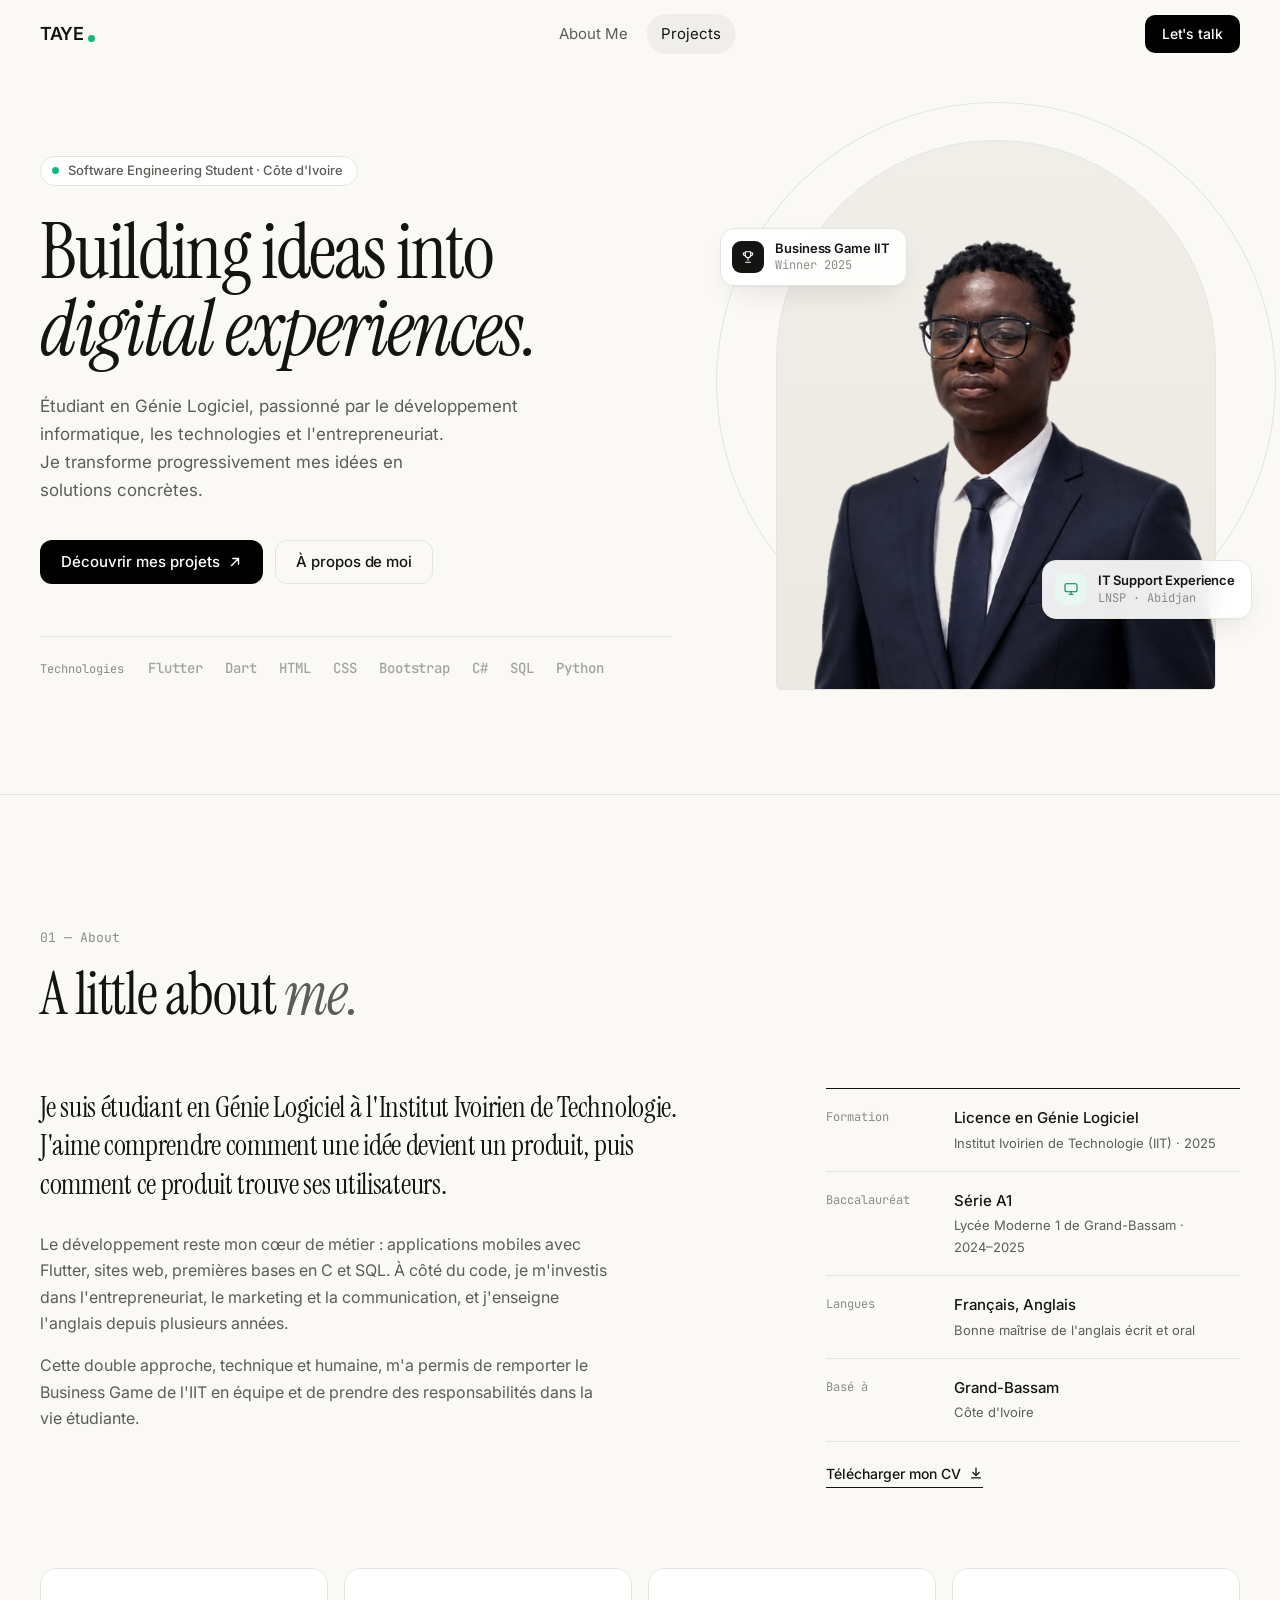
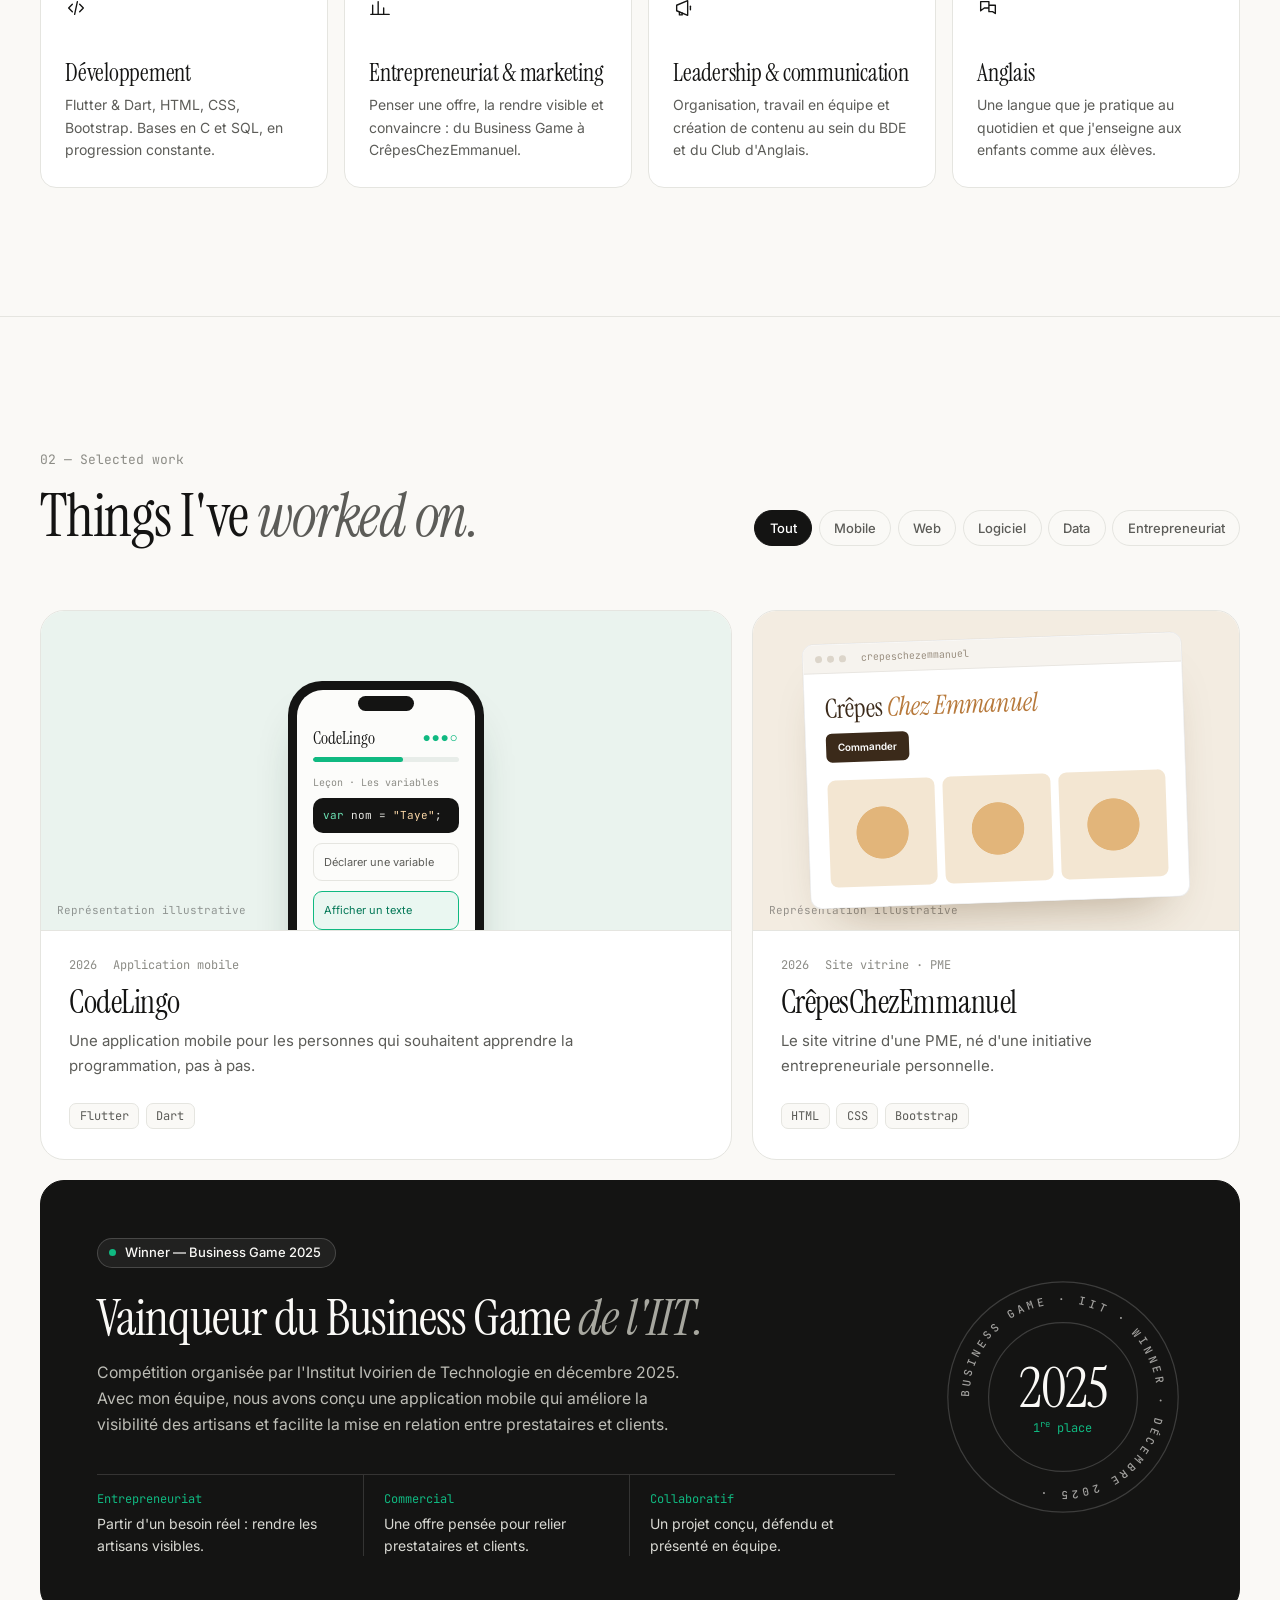
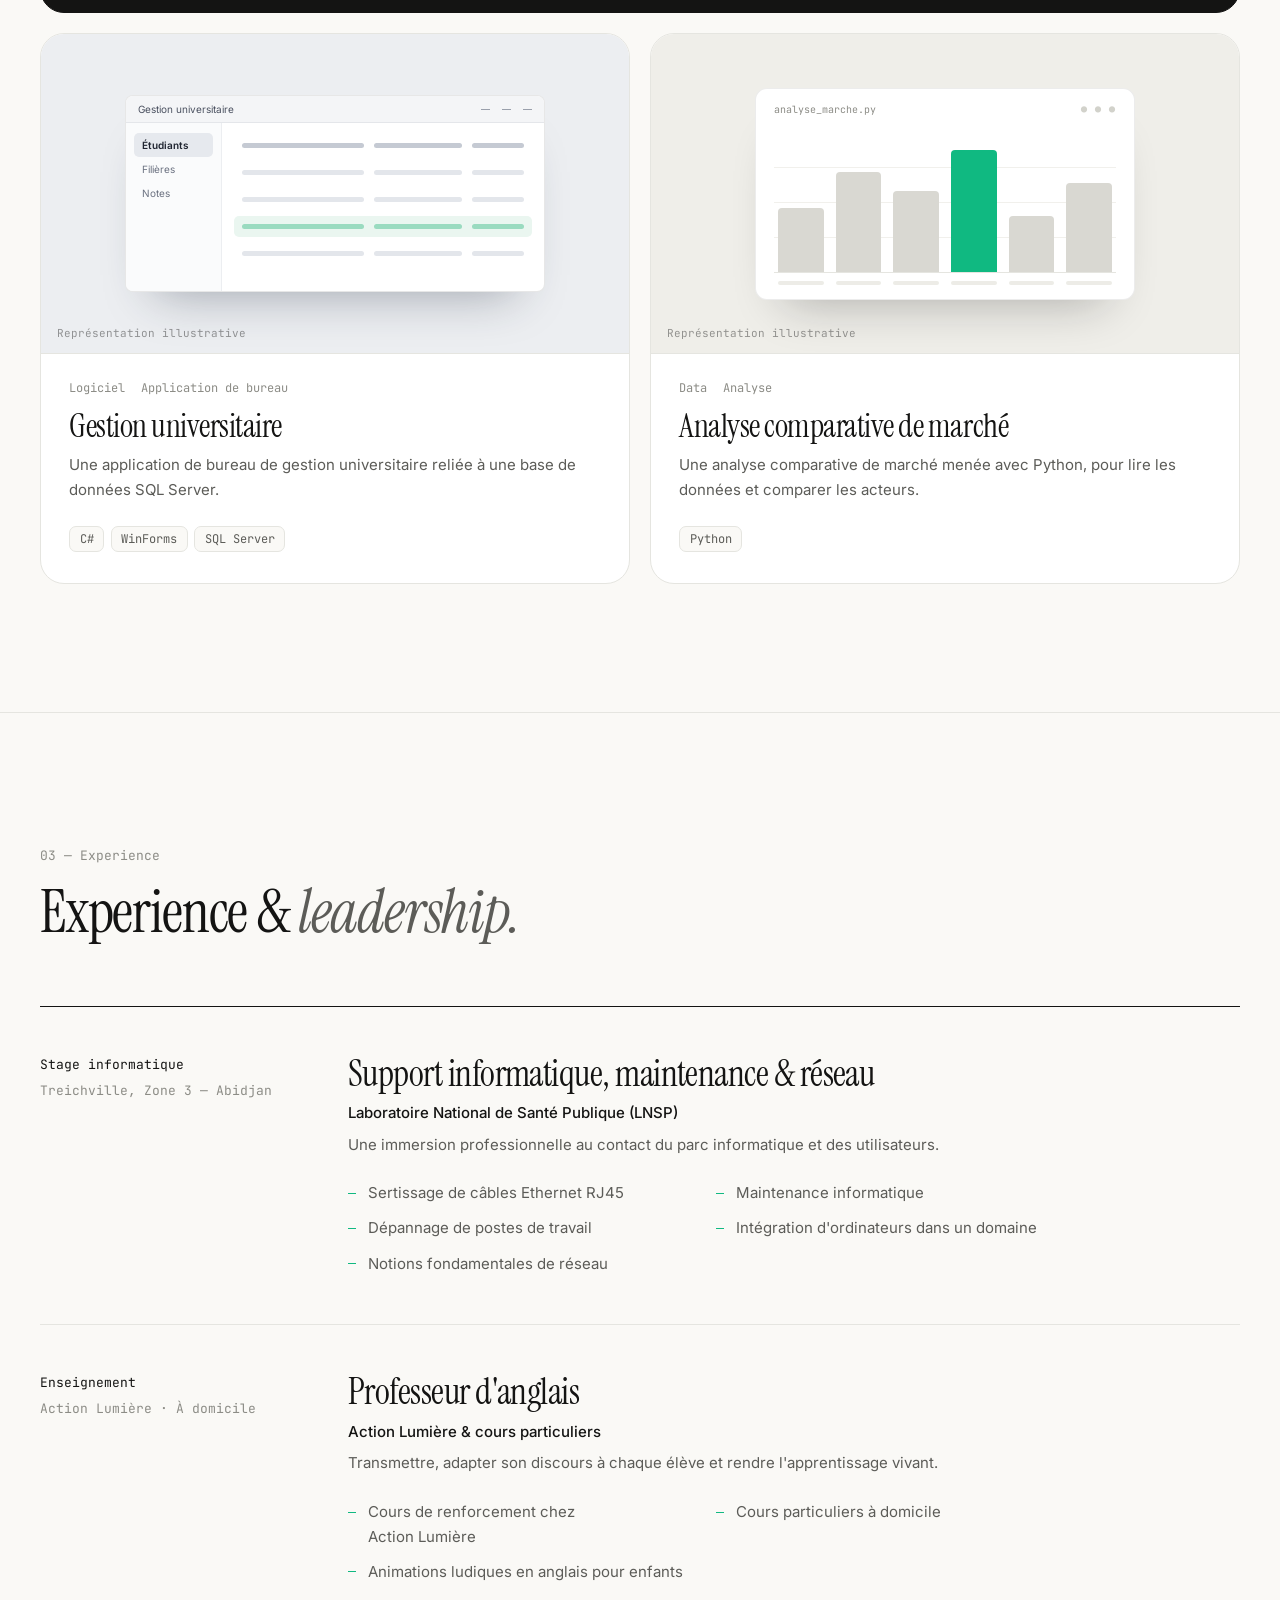
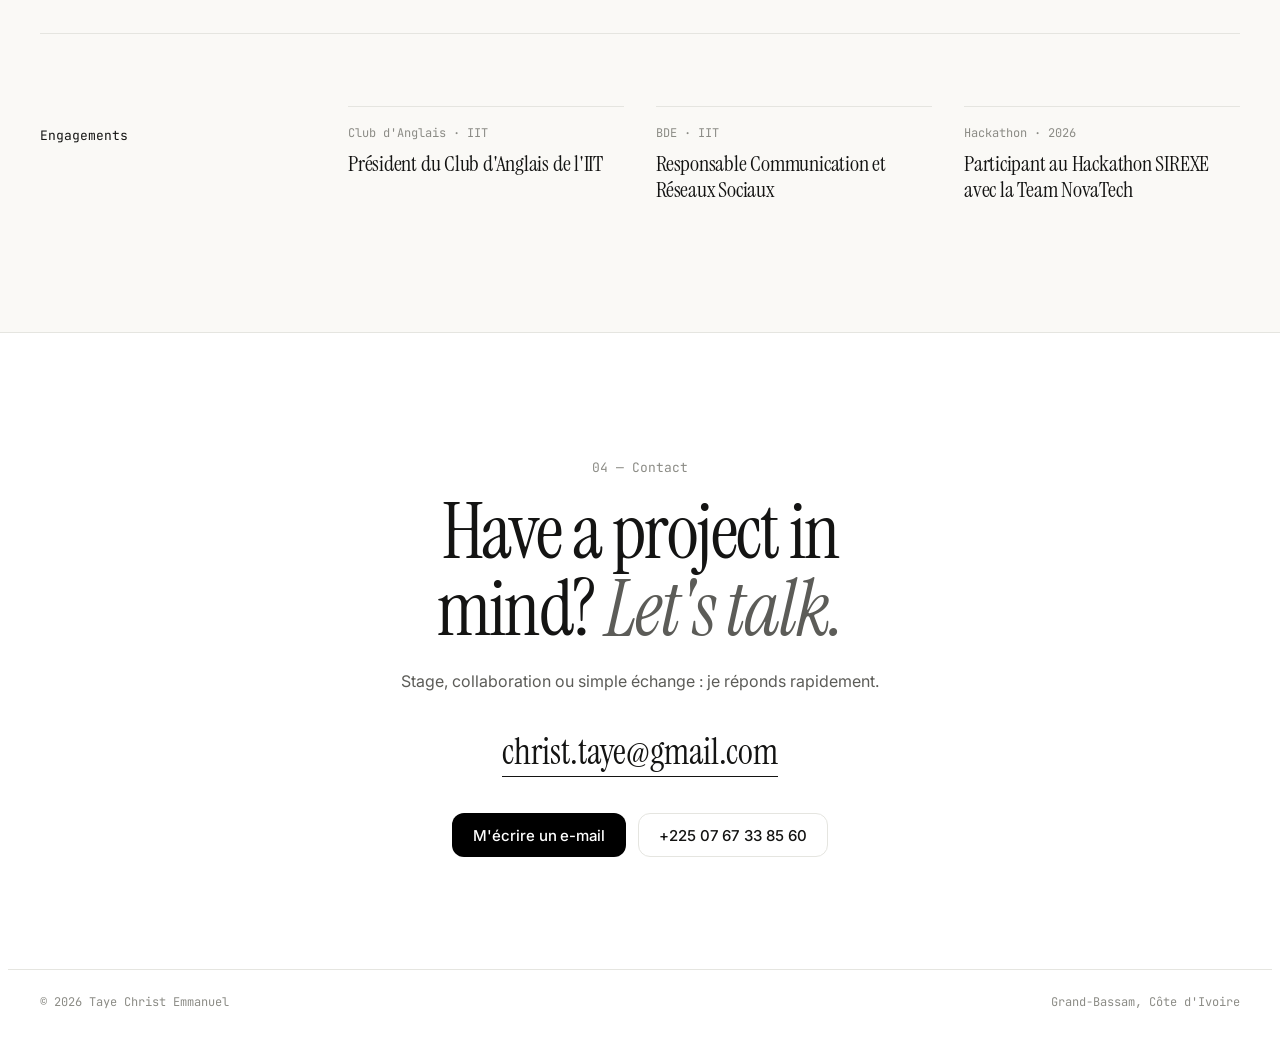
==== index.html @ b725bc07 "first commit" ====
<!DOCTYPE html>
<html lang="fr">
<head>
  <meta charset="UTF-8">
  <meta name="viewport" content="width=device-width, initial-scale=1">
  <title>Taye Christ Emmanuel — Étudiant en Génie Logiciel</title>
  <meta name="description" content="Portfolio de Taye Christ Emmanuel, étudiant en Génie Logiciel à l'Institut Ivoirien de Technologie (IIT), vainqueur du Business Game IIT 2025.">
  <meta name="theme-color" content="#FAF9F6">
  <link rel="icon" href="assets/icons/favicon.svg" type="image/svg+xml">

  <link rel="preconnect" href="https://fonts.googleapis.com">
  <link rel="preconnect" href="https://fonts.gstatic.com" crossorigin>
  <link href="https://fonts.googleapis.com/css2?family=Instrument+Serif:ital@0;1&family=Inter:wght@400;500;600&family=JetBrains+Mono:wght@400;500&display=swap" rel="stylesheet">
  <link href="https://cdn.jsdelivr.net/npm/bootstrap@5.3.3/dist/css/bootstrap.min.css" rel="stylesheet">
  <link href="css/style.css" rel="stylesheet">
  <script>document.documentElement.classList.add('js');</script>
</head>
<body>

  <!-- ============================== NAVBAR ============================== -->
  <header class="site-nav" id="nav">
    <div class="wrap nav__inner">
      <a href="#top" class="nav__logo" aria-label="TAYE — retour en haut">TAYE<span class="nav__dot" aria-hidden="true"></span></a>

      <nav class="nav__links" aria-label="Navigation principale">
        <a href="#about" class="nav__link">About Me</a>
        <a href="#work" class="nav__link">Projects</a>
      </nav>

      <a href="#contact" class="button button--ink nav__cta">Let's talk</a>

      <button class="nav__burger" id="navBurger" type="button" aria-label="Ouvrir le menu" aria-expanded="false" aria-controls="mobileMenu">
        <span></span><span></span>
      </button>
    </div>

    <div class="mobile-menu" id="mobileMenu">
      <div class="wrap mobile-menu__inner">
        <a href="#about" class="mobile-menu__link">About Me</a>
        <a href="#work" class="mobile-menu__link">Projects</a>
        <a href="#contact" class="button button--ink mobile-menu__cta">Let's talk</a>
      </div>
    </div>
  </header>

  <main id="top">

    <!-- ============================== HERO ============================== -->
    <section class="hero">
      <div class="wrap hero__grid">
        <div class="hero__content">
          <p class="pill hero-anim" style="--d:0">
            <span class="pill__dot" aria-hidden="true"></span>
            Software Engineering Student · Côte d'Ivoire
          </p>

          <h1 class="hero__title hero-anim" style="--d:1">
            Building ideas into <em>digital experiences.</em>
          </h1>

          <p class="hero__lead hero-anim" style="--d:2">
            Étudiant en Génie Logiciel, passionné par le développement informatique, les technologies et l'entrepreneuriat. Je transforme progressivement mes idées en solutions concrètes.
          </p>

          <div class="hero__actions hero-anim" style="--d:3">
            <a href="#work" class="button button--ink">
              Découvrir mes projets
              <svg width="14" height="14" viewBox="0 0 16 16" fill="none" aria-hidden="true"><path d="M4 12L12 4M12 4H5.5M12 4V10.5" stroke="currentColor" stroke-width="1.6" stroke-linecap="round" stroke-linejoin="round"/></svg>
            </a>
            <a href="#about" class="button button--line">À propos de moi</a>
          </div>

          <div class="stack hero-anim" style="--d:4">
            <span class="stack__label">Technologies</span>
            <ul class="stack__list">
              <li>Flutter</li><li>Dart</li><li>HTML</li><li>CSS</li><li>Bootstrap</li><li>C#</li><li>SQL</li><li>Python</li>
            </ul>
          </div>
        </div>

        <div class="hero__visual hero-anim" style="--d:2">
          <svg class="hero__rings" viewBox="0 0 520 520" aria-hidden="true">
            <circle cx="260" cy="260" r="258" />
            <circle cx="260" cy="260" r="200" />
            <circle cx="260" cy="260" r="142" />
          </svg>

          <figure class="portrait">
            <img src="assets/images/taye-portrait.png" alt="Taye Christ Emmanuel, en costume sombre et lunettes" width="594" height="1024" fetchpriority="high">
          </figure>

          <div class="float-card float-card--a">
            <span class="float-card__icon float-card__icon--ink" aria-hidden="true">
              <svg width="16" height="16" viewBox="0 0 24 24" fill="none"><path d="M8 4h8v5a4 4 0 0 1-8 0V4Z" stroke="currentColor" stroke-width="1.6"/><path d="M8 6H5a3 3 0 0 0 3 4M16 6h3a3 3 0 0 1-3 4M12 13v4M8.5 20h7" stroke="currentColor" stroke-width="1.6" stroke-linecap="round"/></svg>
            </span>
            <span>
              <strong>Business Game IIT</strong>
              <small>Winner 2025</small>
            </span>
          </div>

          <div class="float-card float-card--b">
            <span class="float-card__icon" aria-hidden="true">
              <svg width="16" height="16" viewBox="0 0 24 24" fill="none"><rect x="3" y="4" width="18" height="12" rx="2" stroke="currentColor" stroke-width="1.6"/><path d="M9 20h6M12 16v4" stroke="currentColor" stroke-width="1.6" stroke-linecap="round"/></svg>
            </span>
            <span>
              <strong>IT Support Experience</strong>
              <small>LNSP · Abidjan</small>
            </span>
          </div>
        </div>
      </div>
    </section>

    <!-- ============================== 01 ABOUT ============================== -->
    <section class="section" id="about">
      <div class="wrap">
        <header class="section__head reveal">
          <span class="eyebrow">01 — About</span>
          <h2 class="section__title">A little about <em>me.</em></h2>
        </header>

        <div class="about__grid">
          <div class="about__text reveal">
            <p class="about__lead">
              Je suis étudiant en Génie Logiciel à l'Institut Ivoirien de Technologie. J'aime comprendre comment une idée devient un produit, puis comment ce produit trouve ses utilisateurs.
            </p>
            <p>
              Le développement reste mon cœur de métier : applications mobiles avec Flutter, sites web, premières bases en C et SQL. À côté du code, je m'investis dans l'entrepreneuriat, le marketing et la communication, et j'enseigne l'anglais depuis plusieurs années.
            </p>
            <p>
              Cette double approche, technique et humaine, m'a permis de remporter le Business Game de l'IIT en équipe et de prendre des responsabilités dans la vie étudiante.
            </p>
          </div>

          <dl class="facts reveal">
            <div class="facts__row">
              <dt>Formation</dt>
              <dd>Licence en Génie Logiciel<span>Institut Ivoirien de Technologie (IIT) · 2025</span></dd>
            </div>
            <div class="facts__row">
              <dt>Baccalauréat</dt>
              <dd>Série A1<span>Lycée Moderne 1 de Grand-Bassam · 2024–2025</span></dd>
            </div>
            <div class="facts__row">
              <dt>Langues</dt>
              <dd>Français, Anglais<span>Bonne maîtrise de l'anglais écrit et oral</span></dd>
            </div>
            <div class="facts__row">
              <dt>Basé à</dt>
              <dd>Grand-Bassam<span>Côte d'Ivoire</span></dd>
            </div>
            <a href="assets/documents/CV-Taye-Christ-Emmanuel.pdf" class="facts__cv" download>
              Télécharger mon CV
              <svg width="14" height="14" viewBox="0 0 16 16" fill="none" aria-hidden="true"><path d="M8 2.5v8M4.5 7.5 8 11l3.5-3.5M3 13.5h10" stroke="currentColor" stroke-width="1.5" stroke-linecap="round" stroke-linejoin="round"/></svg>
            </a>
          </dl>
        </div>

        <div class="traits reveal">
          <article class="trait">
            <svg class="trait__icon" width="22" height="22" viewBox="0 0 24 24" fill="none" aria-hidden="true"><path d="m8 8-4 4 4 4M16 8l4 4-4 4M13.5 5l-3 14" stroke="currentColor" stroke-width="1.5" stroke-linecap="round" stroke-linejoin="round"/></svg>
            <h3>Développement</h3>
            <p>Flutter &amp; Dart, HTML, CSS, Bootstrap. Bases en C et SQL, en progression constante.</p>
          </article>
          <article class="trait">
            <svg class="trait__icon" width="22" height="22" viewBox="0 0 24 24" fill="none" aria-hidden="true"><path d="M4 19V9M10 19V5M16 19v-7M22 19H2" stroke="currentColor" stroke-width="1.5" stroke-linecap="round"/></svg>
            <h3>Entrepreneuriat &amp; marketing</h3>
            <p>Penser une offre, la rendre visible et convaincre : du Business Game à CrêpesChezEmmanuel.</p>
          </article>
          <article class="trait">
            <svg class="trait__icon" width="22" height="22" viewBox="0 0 24 24" fill="none" aria-hidden="true"><path d="M4 15V9l12-5v16L4 15Z" stroke="currentColor" stroke-width="1.5" stroke-linejoin="round"/><path d="M7 16v3.5h3V17" stroke="currentColor" stroke-width="1.5" stroke-linejoin="round"/><path d="M19 10v4" stroke="currentColor" stroke-width="1.5" stroke-linecap="round"/></svg>
            <h3>Leadership &amp; communication</h3>
            <p>Organisation, travail en équipe et création de contenu au sein du BDE et du Club d'Anglais.</p>
          </article>
          <article class="trait">
            <svg class="trait__icon" width="22" height="22" viewBox="0 0 24 24" fill="none" aria-hidden="true"><path d="M4 5h9v7H8l-4 3V5ZM13 9h7v9l-3-2h-4v-4" stroke="currentColor" stroke-width="1.5" stroke-linejoin="round"/></svg>
            <h3>Anglais</h3>
            <p>Une langue que je pratique au quotidien et que j'enseigne aux enfants comme aux élèves.</p>
          </article>
        </div>
      </div>
    </section>

    <!-- ============================== 02 WORK ============================== -->
    <section class="section" id="work">
      <div class="wrap">
        <header class="section__head section__head--split reveal">
          <div>
            <span class="eyebrow">02 — Selected work</span>
            <h2 class="section__title">Things I've <em>worked on.</em></h2>
          </div>
          <div class="filters" role="group" aria-label="Filtrer les projets">
            <button type="button" class="filter is-active" data-filter="all" aria-pressed="true">Tout</button>
            <button type="button" class="filter" data-filter="mobile" aria-pressed="false">Mobile</button>
            <button type="button" class="filter" data-filter="web" aria-pressed="false">Web</button>
            <button type="button" class="filter" data-filter="software" aria-pressed="false">Logiciel</button>
            <button type="button" class="filter" data-filter="data" aria-pressed="false">Data</button>
            <button type="button" class="filter" data-filter="business" aria-pressed="false">Entrepreneuriat</button>
          </div>
        </header>

        <div class="work-grid" id="workGrid">

          <!-- CodeLingo -->
          <article class="work work--codelingo reveal" data-cats="mobile">
            <div class="work__visual work__visual--mint">
              <span class="work__note">Représentation illustrative</span>
              <div class="phone" aria-hidden="true">
                <div class="phone__notch"></div>
                <div class="phone__screen">
                  <div class="phone__top"><span class="phone__brand">CodeLingo</span><span class="phone__streak">●●●○</span></div>
                  <div class="phone__progress"><span></span></div>
                  <p class="phone__kicker">Leçon · Les variables</p>
                  <div class="phone__code"><span class="k">var</span> nom = <span class="s">"Taye"</span>;</div>
                  <div class="phone__choice">Déclarer une variable</div>
                  <div class="phone__choice phone__choice--on">Afficher un texte</div>
                  <div class="phone__btn">Continuer</div>
                </div>
              </div>
            </div>
            <div class="work__body">
              <div class="work__meta"><span>2026</span><span>Application mobile</span></div>
              <h3 class="work__title">CodeLingo</h3>
              <p>Une application mobile pour les personnes qui souhaitent apprendre la programmation, pas à pas.</p>
              <ul class="tags"><li>Flutter</li><li>Dart</li></ul>
            </div>
          </article>

          <!-- CrêpesChezEmmanuel -->
          <article class="work work--crepes reveal" data-cats="web business">
            <div class="work__visual work__visual--sand">
              <span class="work__note">Représentation illustrative</span>
              <div class="browser" aria-hidden="true">
                <div class="browser__bar"><i></i><i></i><i></i><span>crepeschezemmanuel</span></div>
                <div class="browser__page">
                  <p class="browser__title">Crêpes <em>Chez Emmanuel</em></p>
                  <span class="browser__cta">Commander</span>
                  <div class="browser__tiles"><span></span><span></span><span></span></div>
                </div>
              </div>
            </div>
            <div class="work__body">
              <div class="work__meta"><span>2026</span><span>Site vitrine · PME</span></div>
              <h3 class="work__title">CrêpesChezEmmanuel</h3>
              <p>Le site vitrine d'une PME, né d'une initiative entrepreneuriale personnelle.</p>
              <ul class="tags"><li>HTML</li><li>CSS</li><li>Bootstrap</li></ul>
            </div>
          </article>

          <!-- Business Game -->
          <article class="work work--award reveal" data-cats="business mobile">
            <div class="award__content">
              <span class="award__badge"><span class="pill__dot" aria-hidden="true"></span>Winner — Business Game 2025</span>
              <h3 class="award__title">Vainqueur du Business Game <em>de l'IIT.</em></h3>
              <p class="award__lead">
                Compétition organisée par l'Institut Ivoirien de Technologie en décembre 2025. Avec mon équipe, nous avons conçu une application mobile qui améliore la visibilité des artisans et facilite la mise en relation entre prestataires et clients.
              </p>
              <dl class="award__dims">
                <div><dt>Entrepreneuriat</dt><dd>Partir d'un besoin réel : rendre les artisans visibles.</dd></div>
                <div><dt>Commercial</dt><dd>Une offre pensée pour relier prestataires et clients.</dd></div>
                <div><dt>Collaboratif</dt><dd>Un projet conçu, défendu et présenté en équipe.</dd></div>
              </dl>
            </div>
            <div class="award__seal" aria-hidden="true">
              <svg class="seal__ring" viewBox="0 0 200 200">
                <defs><path id="sealPath" d="M100,100 m-78,0 a78,78 0 1,1 156,0 a78,78 0 1,1 -156,0"/></defs>
                <circle cx="100" cy="100" r="96" fill="none" stroke="rgba(250,249,246,.18)"/>
                <circle cx="100" cy="100" r="62" fill="none" stroke="rgba(250,249,246,.18)"/>
                <text><textPath href="#sealPath">BUSINESS GAME · IIT · WINNER · DÉCEMBRE 2025 ·</textPath></text>
              </svg>
              <div class="seal__core">
                <span class="seal__year">2025</span>
                <span class="seal__label">1<sup>re</sup> place</span>
              </div>
            </div>
          </article>

          <!-- Gestion universitaire -->
          <article class="work work--desk reveal" data-cats="software">
            <div class="work__visual work__visual--slate">
              <span class="work__note">Représentation illustrative</span>
              <div class="winapp" aria-hidden="true">
                <div class="winapp__bar"><span>Gestion universitaire</span><i></i><i></i><i></i></div>
                <div class="winapp__body">
                  <ul class="winapp__side"><li class="on">Étudiants</li><li>Filières</li><li>Notes</li></ul>
                  <div class="winapp__table">
                    <div class="winapp__row winapp__row--head"><span></span><span></span><span></span></div>
                    <div class="winapp__row"><span></span><span></span><span></span></div>
                    <div class="winapp__row"><span></span><span></span><span></span></div>
                    <div class="winapp__row winapp__row--sel"><span></span><span></span><span></span></div>
                    <div class="winapp__row"><span></span><span></span><span></span></div>
                  </div>
                </div>
              </div>
            </div>
            <div class="work__body">
              <div class="work__meta"><span>Logiciel</span><span>Application de bureau</span></div>
              <h3 class="work__title">Gestion universitaire</h3>
              <p>Une application de bureau de gestion universitaire reliée à une base de données SQL Server.</p>
              <ul class="tags"><li>C#</li><li>WinForms</li><li>SQL Server</li></ul>
            </div>
          </article>

          <!-- Analyse de marché -->
          <article class="work work--data reveal" data-cats="data">
            <div class="work__visual work__visual--stone">
              <span class="work__note">Représentation illustrative</span>
              <div class="chart" aria-hidden="true">
                <div class="chart__head"><span>analyse_marche.py</span><span>● ● ●</span></div>
                <div class="chart__bars">
                  <span style="--h:46%"></span><span style="--h:72%"></span><span style="--h:58%"></span>
                  <span class="on" style="--h:88%"></span><span style="--h:40%"></span><span style="--h:64%"></span>
                </div>
                <div class="chart__axis"><i></i><i></i><i></i><i></i><i></i><i></i></div>
              </div>
            </div>
            <div class="work__body">
              <div class="work__meta"><span>Data</span><span>Analyse</span></div>
              <h3 class="work__title">Analyse comparative de marché</h3>
              <p>Une analyse comparative de marché menée avec Python, pour lire les données et comparer les acteurs.</p>
              <ul class="tags"><li>Python</li></ul>
            </div>
          </article>
        </div>
      </div>
    </section>

    <!-- ============================== 03 EXPERIENCE ============================== -->
    <section class="section" id="experience">
      <div class="wrap">
        <header class="section__head reveal">
          <span class="eyebrow">03 — Experience</span>
          <h2 class="section__title">Experience &amp; <em>leadership.</em></h2>
        </header>

        <div class="xp">
          <article class="xp__row reveal">
            <div class="xp__meta">
              <span class="xp__type">Stage informatique</span>
              <span>Treichville, Zone 3 — Abidjan</span>
            </div>
            <div class="xp__main">
              <h3 class="xp__title">Support informatique, maintenance &amp; réseau</h3>
              <p class="xp__org">Laboratoire National de Santé Publique (LNSP)</p>
              <p class="xp__desc">Une immersion professionnelle au contact du parc informatique et des utilisateurs.</p>
              <ul class="xp__list">
                <li>Sertissage de câbles Ethernet RJ45</li>
                <li>Maintenance informatique</li>
                <li>Dépannage de postes de travail</li>
                <li>Intégration d'ordinateurs dans un domaine</li>
                <li>Notions fondamentales de réseau</li>
              </ul>
            </div>
          </article>

          <article class="xp__row reveal">
            <div class="xp__meta">
              <span class="xp__type">Enseignement</span>
              <span>Action Lumière · À domicile</span>
            </div>
            <div class="xp__main">
              <h3 class="xp__title">Professeur d'anglais</h3>
              <p class="xp__org">Action Lumière &amp; cours particuliers</p>
              <p class="xp__desc">Transmettre, adapter son discours à chaque élève et rendre l'apprentissage vivant.</p>
              <ul class="xp__list">
                <li>Cours de renforcement chez Action Lumière</li>
                <li>Cours particuliers à domicile</li>
                <li>Animations ludiques en anglais pour enfants</li>
              </ul>
            </div>
          </article>
        </div>

        <div class="commit reveal">
          <h3 class="commit__heading">Engagements</h3>
          <div class="commit__grid">
            <div class="commit__item">
              <span class="commit__tag">Club d'Anglais · IIT</span>
              <p>Président du Club d'Anglais de l'IIT</p>
            </div>
            <div class="commit__item">
              <span class="commit__tag">BDE · IIT</span>
              <p>Responsable Communication et Réseaux Sociaux</p>
            </div>
            <div class="commit__item">
              <span class="commit__tag">Hackathon · 2026</span>
              <p>Participant au Hackathon SIREXE avec la Team NovaTech</p>
            </div>
          </div>
        </div>
      </div>
    </section>

    <!-- ============================== 04 CONTACT ============================== -->
    <section class="contact" id="contact">
      <div class="wrap contact__inner reveal">
        <span class="eyebrow">04 — Contact</span>
        <h2 class="contact__title">Have a project in mind? <em>Let's talk.</em></h2>
        <p class="contact__lead">Stage, collaboration ou simple échange : je réponds rapidement.</p>

        <a href="mailto:christ.taye@gmail.com" class="contact__mail">christ.taye@gmail.com</a>

        <div class="contact__actions">
          <a href="mailto:christ.taye@gmail.com" class="button button--ink">M'écrire un e-mail</a>
          <a href="tel:+2250767338560" class="button button--line">+225 07 67 33 85 60</a>
        </div>
        <!-- GitHub / LinkedIn : ajouter ici les liens exacts lorsqu'ils seront disponibles. -->
      </div>

      <footer class="wrap footer">
        <span>© <span id="year">2026</span> Taye Christ Emmanuel</span>
        <span>Grand-Bassam, Côte d'Ivoire</span>
      </footer>
    </section>
  </main>

  <button class="to-top" id="toTop" type="button" aria-label="Revenir en haut de la page">
    <svg width="16" height="16" viewBox="0 0 16 16" fill="none" aria-hidden="true"><path d="M8 13V3M3.5 7.5 8 3l4.5 4.5" stroke="currentColor" stroke-width="1.6" stroke-linecap="round" stroke-linejoin="round"/></svg>
  </button>

  <script src="js/script.js" defer></script>
</body>
</html>
---- css/style.css ----
/* ==========================================================================
   Taye Christ Emmanuel — Portfolio
   Direction : éditorial minimaliste, crème & encre, accent vert unique.
   ========================================================================== */

:root {
  --bg: #FAF9F6;
  --white: #FFFFFF;
  --ink: #141413;
  --ink-2: #5C5C58;
  --ink-3: #8C8C86;
  --line: #E5E5E0;
  --soft: #F1EFEA;
  --green: #10B981;
  --green-ink: #047857;
  --black: #000000;

  --serif: 'Instrument Serif', 'Newsreader', Georgia, serif;
  --sans: 'Inter', 'Plus Jakarta Sans', system-ui, -apple-system, 'Segoe UI', sans-serif;
  --mono: 'JetBrains Mono', ui-monospace, 'Cascadia Mono', Consolas, monospace;

  --wrap: 1200px;
  --gutter: 32px;
  --section-y: 128px;
  --nav-h: 68px;

  --r-sm: 10px;
  --r-md: 16px;
  --r-lg: 24px;

  --ease: cubic-bezier(.22, .61, .36, 1);
  --shadow-float: 0 1px 2px rgba(20, 20, 19, .04), 0 12px 32px -12px rgba(20, 20, 19, .14);
}

/* ---------- Base ---------- */
html { scroll-behavior: smooth; scroll-padding-top: var(--nav-h); -webkit-font-smoothing: antialiased; -moz-osx-font-smoothing: grayscale; }
body {
  margin: 0;
  background: var(--bg);
  color: var(--ink);
  font-family: var(--sans);
  font-size: 1rem;
  line-height: 1.65;
  overflow-x: hidden;
}
h1, h2, h3, p, ul, dl, dd, figure { margin: 0; padding: 0; }
ul { list-style: none; }
a { color: inherit; text-decoration: none; }
img { display: block; max-width: 100%; height: auto; }
h1, h2, h3 { text-wrap: balance; }
p, li, dd { text-wrap: pretty; }
em { font-style: italic; }
::selection { background: var(--ink); color: var(--bg); }
:focus-visible { outline: 2px solid var(--green); outline-offset: 3px; border-radius: 6px; }

.wrap { width: 100%; max-width: calc(var(--wrap) + var(--gutter) * 2); margin: 0 auto; padding: 0 var(--gutter); }

/* ---------- Buttons ---------- */
.button {
  display: inline-flex; align-items: center; justify-content: center; gap: .55rem;
  min-height: 44px; padding: 0 1.25rem;
  border-radius: 12px; border: 1px solid transparent;
  font: 500 .9375rem/1 var(--sans); letter-spacing: -.005em;
  cursor: pointer; white-space: nowrap;
  transition: background-color .2s var(--ease), color .2s var(--ease), border-color .2s var(--ease), transform .2s var(--ease), box-shadow .2s var(--ease);
}
.button:active { transform: scale(.97); }
.button svg { transition: transform .25s var(--ease); }
.button--ink { background: var(--black); color: var(--white); }
.button--ink:hover { background: #262624; color: var(--white); box-shadow: 0 8px 20px -10px rgba(0,0,0,.45); }
.button--ink:hover svg { transform: translate(2px, -2px); }
.button--line { background: transparent; color: var(--ink); border-color: var(--line); }
.button--line:hover { background: var(--white); border-color: #D2D2CB; color: var(--ink); }

/* ---------- Navbar ---------- */
.site-nav {
  position: fixed; inset: 0 0 auto 0; z-index: 50;
  border-bottom: 1px solid transparent;
  transition: background-color .3s var(--ease), border-color .3s var(--ease), backdrop-filter .3s;
}
.site-nav.is-scrolled, .site-nav.is-open {
  background: rgba(250, 249, 246, .82);
  -webkit-backdrop-filter: saturate(140%) blur(14px);
  backdrop-filter: saturate(140%) blur(14px);
  border-bottom-color: var(--line);
}
.nav__inner { position: relative; height: var(--nav-h); display: flex; align-items: center; justify-content: space-between; }
.nav__logo { display: inline-flex; align-items: center; gap: 2px; font: 600 1.125rem/1 var(--sans); letter-spacing: -.02em; color: var(--ink); }
.nav__dot { width: 7px; height: 7px; border-radius: 50%; background: var(--green); margin-left: 2px; transform: translateY(4px); }
.nav__links { position: absolute; left: 50%; transform: translateX(-50%); display: flex; gap: .25rem; }
.nav__link {
  position: relative; padding: .5rem .9rem; border-radius: 999px;
  font-size: .9375rem; color: var(--ink-2);
  transition: color .2s var(--ease), background-color .2s var(--ease);
}
.nav__link:hover, .nav__link.is-active { color: var(--ink); background: rgba(20,20,19,.045); }
.nav__cta { min-height: 38px; padding: 0 1rem; font-size: .875rem; border-radius: 10px; }

.nav__burger { display: none; position: relative; width: 44px; height: 44px; margin-right: -10px; border: 0; background: transparent; cursor: pointer; }
.nav__burger span { position: absolute; left: 12px; right: 12px; height: 1.5px; background: var(--ink); border-radius: 2px; transition: transform .3s var(--ease), top .3s var(--ease); }
.nav__burger span:first-child { top: 18px; }
.nav__burger span:last-child { top: 25px; }
.site-nav.is-open .nav__burger span:first-child { top: 21.5px; transform: rotate(45deg); }
.site-nav.is-open .nav__burger span:last-child { top: 21.5px; transform: rotate(-45deg); }

.mobile-menu { display: grid; grid-template-rows: 0fr; transition: grid-template-rows .35s var(--ease); }
.mobile-menu__inner { overflow: hidden; display: flex; flex-direction: column; }
.site-nav.is-open .mobile-menu { grid-template-rows: 1fr; }
.mobile-menu__link {
  padding: 1rem 0; border-top: 1px solid var(--line);
  font: 400 1.75rem/1.1 var(--serif); color: var(--ink);
  opacity: 0; transform: translateY(-6px); transition: opacity .3s var(--ease), transform .3s var(--ease);
}
.mobile-menu__cta { margin: .75rem 0 1.25rem; opacity: 0; transition: opacity .3s var(--ease); }
.site-nav.is-open .mobile-menu__link, .site-nav.is-open .mobile-menu__cta { opacity: 1; transform: none; }
.site-nav.is-open .mobile-menu__link:nth-child(2) { transition-delay: .05s; }
.site-nav.is-open .mobile-menu__cta { transition-delay: .1s; }

/* ---------- Shared bits ---------- */
.pill {
  display: inline-flex; align-items: center; gap: .55rem;
  padding: .4rem .85rem .4rem .7rem;
  background: var(--white); border: 1px solid var(--line); border-radius: 999px;
  font: 500 .8125rem/1.2 var(--sans); color: var(--ink-2);
}
.pill__dot { position: relative; width: 7px; height: 7px; border-radius: 50%; background: var(--green); flex-shrink: 0; }
.pill__dot::after { content: ""; position: absolute; inset: -4px; border-radius: 50%; border: 1px solid var(--green); opacity: 0; animation: ping 2.6s var(--ease) infinite; }
@keyframes ping { 0% { transform: scale(.6); opacity: .7; } 80%, 100% { transform: scale(1.5); opacity: 0; } }

.eyebrow { display: inline-block; font: 400 .8125rem/1 var(--mono); color: var(--ink-3); letter-spacing: 0; margin-bottom: 1.25rem; }

/* ---------- Hero ---------- */
.hero { padding: calc(var(--nav-h) + 72px) 0 104px; }
.hero__grid { display: grid; grid-template-columns: minmax(0, 1.12fr) minmax(0, .88fr); gap: 72px; align-items: center; }
.hero__content { max-width: 640px; }
.hero__title {
  margin: 1.75rem 0 1.5rem;
  font: 400 clamp(3rem, 6vw, 5.5rem)/1 var(--serif);
  letter-spacing: -.025em; color: var(--ink);
}
.hero__title em { color: var(--ink); }
.hero__lead { max-width: 30rem; font-size: 1.0625rem; color: var(--ink-2); }
.hero__actions { display: flex; flex-wrap: wrap; gap: .75rem; margin: 2.25rem 0 3.25rem; }

.stack { display: flex; align-items: baseline; gap: 1.5rem; padding-top: 1.5rem; border-top: 1px solid var(--line); }
.stack__label { font: 400 .75rem/1 var(--mono); color: var(--ink-3); white-space: nowrap; }
.stack__list { display: flex; flex-wrap: wrap; gap: .5rem 1.4rem; }
.stack__list li { font: 500 .875rem/1 var(--mono); color: #A3A39C; letter-spacing: -.01em; transition: color .2s var(--ease); }
.stack__list li:hover { color: var(--ink); }

.hero__visual { position: relative; width: 100%; max-width: 440px; justify-self: end; margin-right: 24px; }
.hero__rings { position: absolute; left: 50%; top: 44%; width: 128%; transform: translate(-50%, -50%); pointer-events: none; }
.hero__rings circle { fill: none; stroke: var(--line); stroke-width: 1; }
.portrait {
  position: relative; aspect-ratio: 4 / 5; overflow: hidden;
  border-radius: 999px 999px var(--r-lg) var(--r-lg);
  background: linear-gradient(180deg, #F0EEE8 0%, #ECE9E2 100%);
  border: 1px solid var(--line);
}
.portrait img { position: absolute; left: 0; top: 4%; width: 100%; height: auto; }

.float-card {
  position: absolute; display: flex; align-items: center; gap: .7rem;
  padding: .7rem 1rem .7rem .7rem;
  background: rgba(255, 255, 255, .92); -webkit-backdrop-filter: blur(10px); backdrop-filter: blur(10px);
  border: 1px solid var(--line); border-radius: 14px; box-shadow: var(--shadow-float);
  animation: drift 7s ease-in-out infinite alternate;
}
.float-card strong { display: block; font: 600 .8125rem/1.25 var(--sans); color: var(--ink); letter-spacing: -.01em; }
.float-card small { display: block; font: 400 .75rem/1.3 var(--mono); color: var(--ink-3); margin-top: 2px; }
.float-card__icon { display: grid; place-items: center; width: 32px; height: 32px; border-radius: 9px; background: #E8F7F0; color: var(--green-ink); flex-shrink: 0; }
.float-card__icon--ink { background: var(--ink); color: var(--white); }
.float-card--a { left: -56px; top: 16%; }
.float-card--b { right: -36px; bottom: 13%; animation-delay: -3.5s; }
@keyframes drift { from { transform: translateY(0); } to { transform: translateY(-8px); } }

/* Hero load sequence */
.js .hero-anim { opacity: 0; transform: translateY(14px); animation: rise .9s var(--ease) forwards; animation-delay: calc(var(--d) * 90ms + 80ms); }
.js .hero__visual.hero-anim { transform: translateY(18px) scale(.985); animation-duration: 1.1s; }
@keyframes rise { to { opacity: 1; transform: none; } }

/* ---------- Sections ---------- */
.section { padding: var(--section-y) 0; border-top: 1px solid var(--line); }
.section__head { margin-bottom: 4rem; }
.section__head--split { display: flex; align-items: flex-end; justify-content: space-between; gap: 2rem; flex-wrap: wrap; }
.section__title { font: 400 clamp(2.5rem, 4.6vw, 4rem)/1.02 var(--serif); letter-spacing: -.02em; }
.section__title em { color: var(--ink-2); }

/* Reveal */
.js .reveal { opacity: 0; transform: translateY(18px); transition: opacity .8s var(--ease), transform .8s var(--ease); }
.js .reveal.is-visible { opacity: 1; transform: none; }

/* ---------- About ---------- */
.about__grid { display: grid; grid-template-columns: minmax(0, 1.25fr) minmax(0, .75fr); gap: 96px; align-items: start; }
.about__text p { max-width: 36rem; color: var(--ink-2); }
.about__text p + p { margin-top: 1rem; }
.about__text .about__lead { max-width: 40rem; margin-bottom: 1.75rem; font: 400 clamp(1.5rem, 2.3vw, 2rem)/1.3 var(--serif); color: var(--ink); letter-spacing: -.01em; }

.facts { border-top: 1px solid var(--ink); }
.facts__row { display: grid; grid-template-columns: 112px 1fr; gap: 1rem; padding: 1.05rem 0; border-bottom: 1px solid var(--line); }
.facts dt { font: 400 .75rem/1.9 var(--mono); color: var(--ink-3); font-weight: 400; }
.facts dd { font-weight: 500; font-size: .9375rem; color: var(--ink); }
.facts dd span { display: block; font-weight: 400; font-size: .8125rem; color: var(--ink-2); margin-top: 2px; }
.facts__cv { display: inline-flex; align-items: center; gap: .5rem; margin-top: 1.25rem; font-size: .875rem; font-weight: 500; color: var(--ink); border-bottom: 1px solid var(--ink); padding-bottom: 2px; transition: color .2s, border-color .2s; }
.facts__cv:hover { color: var(--green-ink); border-color: var(--green-ink); }

.traits { display: grid; grid-template-columns: repeat(4, 1fr); gap: 16px; margin-top: 5rem; }
.trait {
  padding: 1.75rem 1.5rem 1.6rem; background: var(--white);
  border: 1px solid var(--line); border-radius: var(--r-md);
  transition: border-color .25s var(--ease), transform .25s var(--ease);
}
.trait:hover { border-color: #D2D2CB; transform: translateY(-2px); }
.trait__icon { color: var(--ink); margin-bottom: 2.5rem; }
.trait h3 { font: 400 1.5rem/1.15 var(--serif); letter-spacing: -.01em; margin-bottom: .5rem; }
.trait p { font-size: .875rem; line-height: 1.6; color: var(--ink-2); }

/* ---------- Work ---------- */
.filters { display: flex; flex-wrap: wrap; gap: .4rem; }
.filter {
  min-height: 36px; padding: 0 .9rem; border-radius: 999px;
  border: 1px solid var(--line); background: transparent;
  font: 500 .8125rem/1 var(--sans); color: var(--ink-2); cursor: pointer;
  transition: background-color .2s var(--ease), color .2s var(--ease), border-color .2s var(--ease);
}
.filter:hover { color: var(--ink); border-color: #D2D2CB; background: var(--white); }
.filter.is-active { background: var(--ink); border-color: var(--ink); color: var(--white); }

.work-grid { display: grid; grid-template-columns: repeat(12, minmax(0, 1fr)); gap: 20px; }
.work {
  display: flex; flex-direction: column; overflow: hidden;
  background: var(--white); border: 1px solid var(--line); border-radius: var(--r-lg);
  transition: transform .35s var(--ease), box-shadow .35s var(--ease), border-color .35s var(--ease), opacity .8s var(--ease);
}
.work:hover { transform: translateY(-4px); box-shadow: 0 24px 48px -28px rgba(20,20,19,.28); border-color: #DADAD3; }
.work--codelingo { grid-column: span 7; }
.work--crepes { grid-column: span 5; }
.work--award { grid-column: span 12; }
.work--desk, .work--data { grid-column: span 6; }
.work-grid.is-filtered .work { grid-column: span 6; }
.work.is-hidden { display: none; }

.work__visual { position: relative; height: 320px; display: grid; place-items: center; overflow: hidden; border-bottom: 1px solid var(--line); }
.work__visual--mint { background: #EAF3EE; }
.work__visual--sand { background: #F3ECE1; }
.work__visual--slate { background: #ECEEF1; }
.work__visual--stone { background: #EFEEE9; }
.work__note { position: absolute; left: 16px; bottom: 14px; font: 400 .6875rem/1 var(--mono); color: rgba(20,20,19,.42); }
.work__body { padding: 1.75rem 1.75rem 1.9rem; display: flex; flex-direction: column; gap: .6rem; flex: 1; }
.work__meta { display: flex; gap: 1rem; font: 400 .75rem/1 var(--mono); color: var(--ink-3); }
.work__title { font: 400 2rem/1.05 var(--serif); letter-spacing: -.015em; margin-top: .35rem; }
.work__body > p { color: var(--ink-2); font-size: .9375rem; max-width: 34rem; }
.tags { display: flex; flex-wrap: wrap; gap: .4rem; margin-top: auto; padding-top: .9rem; }
.tags li { padding: .3rem .6rem; border: 1px solid var(--line); border-radius: 7px; font: 400 .75rem/1.2 var(--mono); color: var(--ink-2); background: var(--bg); }

/* Phone mockup — CodeLingo */
.phone {
  position: relative; width: 196px; height: 380px; margin-top: 70px;
  background: var(--ink); border-radius: 34px; padding: 9px;
  box-shadow: 0 30px 50px -24px rgba(20,60,40,.45);
  transition: transform .5s var(--ease);
}
.work:hover .phone { transform: translateY(-8px); }
.phone__notch { position: absolute; top: 15px; left: 50%; width: 56px; height: 15px; transform: translateX(-50%); background: var(--ink); border-radius: 10px; z-index: 2; }
.phone__screen { height: 100%; border-radius: 26px; background: #FCFCFA; padding: 40px 16px 16px; display: flex; flex-direction: column; gap: 10px; }
.phone__top { display: flex; justify-content: space-between; align-items: center; }
.phone__brand { font: 400 1.05rem/1 var(--serif); color: var(--ink); }
.phone__streak { font-size: .5rem; letter-spacing: 2px; color: var(--green); }
.phone__progress { height: 5px; border-radius: 4px; background: #E8EDE9; overflow: hidden; }
.phone__progress span { display: block; width: 62%; height: 100%; background: var(--green); border-radius: 4px; }
.phone__kicker { font: 400 .625rem/1 var(--mono); color: var(--ink-3); margin-top: 6px; }
.phone__code { font: 400 .6875rem/1.4 var(--mono); padding: 10px; border-radius: 10px; background: var(--ink); color: #E7E7E2; }
.phone__code .k { color: #6EE7B7; } .phone__code .s { color: #FCD9A8; }
.phone__choice { font-size: .6875rem; padding: 9px 10px; border: 1px solid var(--line); border-radius: 9px; color: var(--ink-2); }
.phone__choice--on { border-color: var(--green); background: #EAF7F1; color: var(--green-ink); }
.phone__btn { margin-top: auto; text-align: center; font-size: .6875rem; font-weight: 600; padding: 10px; border-radius: 10px; background: var(--ink); color: var(--white); }

/* Browser mockup — Crêpes */
.browser {
  width: 82%; max-width: 380px; background: var(--white); border-radius: 12px; overflow: hidden;
  border: 1px solid rgba(20,20,19,.08); box-shadow: 0 30px 50px -28px rgba(90,60,20,.4);
  transform: rotate(-2deg); transition: transform .5s var(--ease);
}
.work:hover .browser { transform: rotate(0deg) translateY(-6px); }
.browser__bar { display: flex; align-items: center; gap: 5px; padding: 9px 12px; background: #F6F3EE; border-bottom: 1px solid rgba(20,20,19,.06); }
.browser__bar i { width: 7px; height: 7px; border-radius: 50%; background: #DCD5CA; }
.browser__bar span { margin-left: 10px; font: 400 .625rem/1 var(--mono); color: #9A8F80; }
.browser__page { padding: 22px 20px 20px; }
.browser__title { font: 400 1.65rem/1 var(--serif); color: #3B2A1A; }
.browser__title em { color: #B7793B; }
.browser__cta { display: inline-block; margin-top: 12px; padding: 6px 12px; font-size: .625rem; font-weight: 600; color: var(--white); background: #3B2A1A; border-radius: 6px; }
.browser__tiles { display: grid; grid-template-columns: repeat(3, 1fr); gap: 8px; margin-top: 18px; }
.browser__tiles span { aspect-ratio: 1; border-radius: 8px; background: radial-gradient(circle at 50% 50%, #E2B57A 0 34%, #F3E6D2 35%); }

/* Award — Business Game */
.work--award {
  flex-direction: row; align-items: center; gap: 48px;
  padding: 56px 56px; background: var(--ink); color: var(--bg); border-color: var(--ink);
}
.work--award:hover { border-color: var(--ink); box-shadow: 0 28px 56px -30px rgba(20,20,19,.6); }
.award__content { flex: 1; min-width: 0; }
.award__badge {
  display: inline-flex; align-items: center; gap: .55rem;
  padding: .4rem .85rem .4rem .7rem; border-radius: 999px;
  border: 1px solid rgba(250,249,246,.18); background: rgba(250,249,246,.06);
  font: 500 .8125rem/1.2 var(--sans); color: var(--bg);
}
.award__title { margin: 1.5rem 0 1rem; font: 400 clamp(2.25rem, 4vw, 3.5rem)/1.02 var(--serif); letter-spacing: -.02em; color: var(--bg); }
.award__title em { color: #A7A79F; }
.award__lead { max-width: 38rem; color: #BDBDB6; font-size: .9875rem; }
.award__dims { display: grid; grid-template-columns: repeat(3, 1fr); gap: 0; margin-top: 2.25rem; border-top: 1px solid rgba(250,249,246,.14); }
.award__dims div { padding: 1.1rem 1.25rem 0 0; }
.award__dims div + div { padding-left: 1.25rem; border-left: 1px solid rgba(250,249,246,.14); }
.award__dims dt { font: 400 .75rem/1 var(--mono); color: var(--green); font-weight: 400; margin-bottom: .5rem; }
.award__dims dd { font-size: .875rem; line-height: 1.55; color: #D9D9D3; }

.award__seal { position: relative; width: 240px; height: 240px; flex-shrink: 0; display: grid; place-items: center; }
.seal__ring { position: absolute; inset: 0; width: 100%; height: 100%; animation: spin 40s linear infinite; }
.seal__ring text { font: 500 9.2px var(--mono); letter-spacing: 2.6px; fill: rgba(250,249,246,.62); }
.seal__core { display: flex; flex-direction: column; align-items: center; text-align: center; }
.seal__year { font: 400 3.5rem/1 var(--serif); color: var(--bg); letter-spacing: -.02em; }
.seal__label { margin-top: .35rem; font: 400 .75rem/1 var(--mono); color: var(--green); }
@keyframes spin { to { transform: rotate(360deg); } }

/* Desktop app mockup — Gestion universitaire */
.winapp {
  width: 84%; max-width: 420px; background: var(--white); border-radius: 8px; overflow: hidden;
  border: 1px solid rgba(20,20,19,.1); box-shadow: 0 30px 50px -30px rgba(30,40,60,.4);
  transition: transform .5s var(--ease);
}
.work:hover .winapp { transform: translateY(-6px); }
.winapp__bar { display: flex; align-items: center; gap: 12px; padding: 8px 12px; background: #F4F5F7; border-bottom: 1px solid #E4E6EA; }
.winapp__bar span { flex: 1; font: 400 .625rem/1 var(--sans); color: #4B5160; }
.winapp__bar i { width: 9px; height: 1.5px; background: #9AA0AC; }
.winapp__body { display: grid; grid-template-columns: 96px 1fr; min-height: 168px; }
.winapp__side { padding: 10px 8px; border-right: 1px solid #ECEEF1; background: #FAFBFC; }
.winapp__side li { font: 400 .625rem/1 var(--sans); color: #6B7180; padding: 7px 8px; border-radius: 5px; }
.winapp__side li.on { background: #E6E9EE; color: #1F2430; font-weight: 600; }
.winapp__table { padding: 12px; display: flex; flex-direction: column; gap: 6px; }
.winapp__row { display: grid; grid-template-columns: 1.4fr 1fr .6fr; gap: 10px; padding: 8px 8px; border-radius: 5px; }
.winapp__row span { height: 5px; border-radius: 3px; background: #E3E6EB; }
.winapp__row--head span { background: #C5CAD3; }
.winapp__row--sel { background: #EAF6F0; }
.winapp__row--sel span { background: #9ADBC0; }

/* Chart mockup — Analyse */
.chart {
  width: 80%; max-width: 380px; padding: 16px 18px 14px; background: var(--white); border-radius: 12px;
  border: 1px solid rgba(20,20,19,.08); box-shadow: 0 30px 50px -30px rgba(20,20,19,.32);
  transition: transform .5s var(--ease);
}
.work:hover .chart { transform: translateY(-6px); }
.chart__head { display: flex; justify-content: space-between; font: 400 .625rem/1 var(--mono); color: var(--ink-3); }
.chart__head span:last-child { letter-spacing: 1px; color: #D2D2CB; }
.chart__bars { display: flex; align-items: flex-end; gap: 12px; height: 140px; margin-top: 18px; padding: 0 4px; border-bottom: 1px solid var(--line);
  background: repeating-linear-gradient(to top, transparent 0 34px, #F1F0EC 34px 35px); }
.chart__bars span { flex: 1; height: var(--h); background: #D9D8D2; border-radius: 4px 4px 0 0; transform-origin: bottom; transition: transform .6s var(--ease); }
.chart__bars span.on { background: var(--green); }
.work:hover .chart__bars span { transform: scaleY(1.04); }
.chart__axis { display: flex; gap: 12px; padding: 8px 4px 0; }
.chart__axis i { flex: 1; height: 4px; border-radius: 2px; background: #EDECE7; }

/* ---------- Experience ---------- */
.xp { border-top: 1px solid var(--ink); }
.xp__row { display: grid; grid-template-columns: 260px minmax(0, 1fr); gap: 48px; padding: 3rem 0; border-bottom: 1px solid var(--line); }
.xp__meta { display: flex; flex-direction: column; gap: .4rem; font: 400 .8125rem/1.5 var(--mono); color: var(--ink-3); }
.xp__type { color: var(--ink); }
.xp__title { font: 400 clamp(1.75rem, 2.8vw, 2.4rem)/1.08 var(--serif); letter-spacing: -.015em; }
.xp__org { margin-top: .5rem; font-weight: 500; font-size: .9375rem; color: var(--ink); }
.xp__desc { margin-top: .4rem; color: var(--ink-2); font-size: .9375rem; max-width: 38rem; }
.xp__list { display: grid; grid-template-columns: repeat(2, minmax(0, 1fr)); gap: .65rem 2rem; margin-top: 1.5rem; max-width: 44rem; }
.xp__list li { position: relative; padding-left: 1.25rem; font-size: .9375rem; color: var(--ink-2); }
.xp__list li::before { content: ""; position: absolute; left: 0; top: .78em; width: 8px; height: 1px; background: var(--green); }

.commit { margin-top: 4.5rem; display: grid; grid-template-columns: 260px minmax(0, 1fr); gap: 48px; }
.commit__heading { font: 400 .8125rem/1.5 var(--mono); color: var(--ink); padding-top: 1.25rem; }
.commit__grid { display: grid; grid-template-columns: repeat(3, minmax(0, 1fr)); gap: 32px; }
.commit__item { padding-top: 1.25rem; border-top: 1px solid var(--line); transition: border-color .3s var(--ease); }
.commit__item:hover { border-top-color: var(--ink); }
.commit__tag { display: block; font: 400 .75rem/1 var(--mono); color: var(--ink-3); margin-bottom: .75rem; }
.commit__item p { font: 400 1.4rem/1.2 var(--serif); letter-spacing: -.01em; color: var(--ink); }

/* ---------- Contact ---------- */
.contact { padding: var(--section-y) 0 0; border-top: 1px solid var(--line); background: var(--white); }
.contact__inner { display: flex; flex-direction: column; align-items: center; text-align: center; padding-bottom: 112px; }
.contact__title { max-width: 14ch; font: 400 clamp(2.75rem, 6vw, 5.25rem)/1 var(--serif); letter-spacing: -.025em; }
.contact__title em { color: var(--ink-2); }
.contact__lead { margin-top: 1.25rem; color: var(--ink-2); }
.contact__mail {
  position: relative; margin-top: 2.25rem; font: 400 clamp(1.5rem, 3vw, 2.25rem)/1.2 var(--serif); color: var(--ink);
  background: linear-gradient(var(--ink), var(--ink)) left bottom / 100% 1px no-repeat;
  padding-bottom: 4px; transition: background-size .4s var(--ease), color .2s;
}
.contact__mail:hover { color: var(--green-ink); background-image: linear-gradient(var(--green), var(--green)); }
.contact__actions { display: flex; flex-wrap: wrap; justify-content: center; gap: .75rem; margin-top: 2.25rem; }
.footer { display: flex; justify-content: space-between; gap: 1rem; padding-top: 1.5rem; padding-bottom: 1.75rem; border-top: 1px solid var(--line); font: 400 .75rem/1.4 var(--mono); color: var(--ink-3); }

/* ---------- Back to top ---------- */
.to-top {
  position: fixed; right: 24px; bottom: 24px; z-index: 40;
  display: grid; place-items: center; width: 44px; height: 44px; border-radius: 50%;
  background: var(--white); border: 1px solid var(--line); color: var(--ink); cursor: pointer;
  box-shadow: var(--shadow-float);
  opacity: 0; transform: translateY(10px); pointer-events: none;
  transition: opacity .3s var(--ease), transform .3s var(--ease), background-color .2s, color .2s;
}
.to-top.is-visible { opacity: 1; transform: none; pointer-events: auto; }
.to-top:hover { background: var(--ink); color: var(--white); border-color: var(--ink); }

/* ==========================================================================
   Responsive
   ========================================================================== */
@media (max-width: 1100px) {
  .hero__grid { gap: 48px; }
  .float-card--a { left: -32px; }
  .float-card--b { right: -16px; }
  .about__grid { gap: 56px; }
  .traits { grid-template-columns: repeat(2, 1fr); }
  .work--codelingo, .work--crepes { grid-column: span 6; }
}

@media (max-width: 900px) {
  :root { --section-y: 96px; --gutter: 28px; }
  .hero { padding: calc(var(--nav-h) + 48px) 0 88px; }
  .hero__grid { grid-template-columns: 1fr; gap: 64px; }
  .hero__content { max-width: 620px; }
  .hero__visual { justify-self: center; margin-right: 0; max-width: 360px; }
  .about__grid { grid-template-columns: 1fr; }
  .facts { max-width: 560px; }
  .work--award { flex-direction: column-reverse; align-items: flex-start; padding: 40px; gap: 24px; }
  .award__seal { width: 160px; height: 160px; }
  .seal__year { font-size: 2.5rem; }
  .xp__row, .commit { grid-template-columns: 1fr; gap: 1.25rem; }
  .commit__heading { padding-top: 0; }
}

@media (max-width: 760px) {
  .nav__links, .nav__cta { display: none; }
  .nav__burger { display: block; }
  .work-grid { gap: 16px; }
  .work--codelingo, .work--crepes, .work--desk, .work--data, .work-grid.is-filtered .work { grid-column: span 12; }
  .commit__grid { grid-template-columns: 1fr; gap: 0; }
  .commit__item { padding: 1.1rem 0; }
  .xp__list { grid-template-columns: 1fr; }
}

@media (max-width: 560px) {
  :root { --gutter: 20px; --section-y: 80px; }
  .hero { padding: calc(var(--nav-h) + 32px) 0 72px; }
  .hero__title { font-size: clamp(2.6rem, 12vw, 3.25rem); margin: 1.25rem 0 1.1rem; }
  .hero__lead { font-size: 1rem; }
  .hero__actions { margin: 1.75rem 0 2.25rem; }
  .hero__actions .button { flex: 1 1 100%; }
  .stack { flex-direction: column; gap: .9rem; }
  .hero__grid { gap: 56px; }
  .hero__visual { max-width: 268px; }
  .float-card { padding: .55rem .8rem .55rem .55rem; gap: .55rem; }
  .float-card__icon { width: 28px; height: 28px; }
  .float-card strong { font-size: .75rem; }
  .float-card small { font-size: .6875rem; }
  .float-card--a { left: -22px; top: 10%; }
  .float-card--b { right: -18px; bottom: 9%; }
  .section__head { margin-bottom: 2.75rem; }
  .traits { grid-template-columns: 1fr; margin-top: 3.5rem; }
  .trait__icon { margin-bottom: 1.25rem; }
  .facts__row { grid-template-columns: 96px 1fr; }
  .filters { flex-wrap: nowrap; overflow-x: auto; margin: 0 calc(var(--gutter) * -1); padding: 0 var(--gutter) 4px; scrollbar-width: none; }
  .filters::-webkit-scrollbar { display: none; }
  .filter { flex-shrink: 0; }
  .work__visual { height: 260px; }
  .phone { transform: scale(.88); margin-top: 90px; }
  .work__body { padding: 1.4rem 1.35rem 1.5rem; }
  .work__title { font-size: 1.75rem; }
  .work--award { padding: 32px 24px; }
  .award__dims { grid-template-columns: 1fr; }
  .award__dims div, .award__dims div + div { padding: 1rem 0; border-left: 0; border-bottom: 1px solid rgba(250,249,246,.14); }
  .xp__row { padding: 2.25rem 0; }
  .contact__inner { padding-bottom: 80px; }
  .contact__actions { width: 100%; }
  .contact__actions .button { flex: 1 1 100%; }
  .footer { flex-direction: column; gap: .25rem; }
  .to-top { right: 16px; bottom: 16px; }
}

/* ---------- Reduced motion ---------- */
@media (prefers-reduced-motion: reduce) {
  html { scroll-behavior: auto; }
  *, *::before, *::after { animation-duration: .001ms !important; animation-iteration-count: 1 !important; transition-duration: .001ms !important; }
  .js .hero-anim, .js .reveal { opacity: 1; transform: none; }
  .seal__ring, .float-card, .pill__dot::after { animation: none !important; }
}
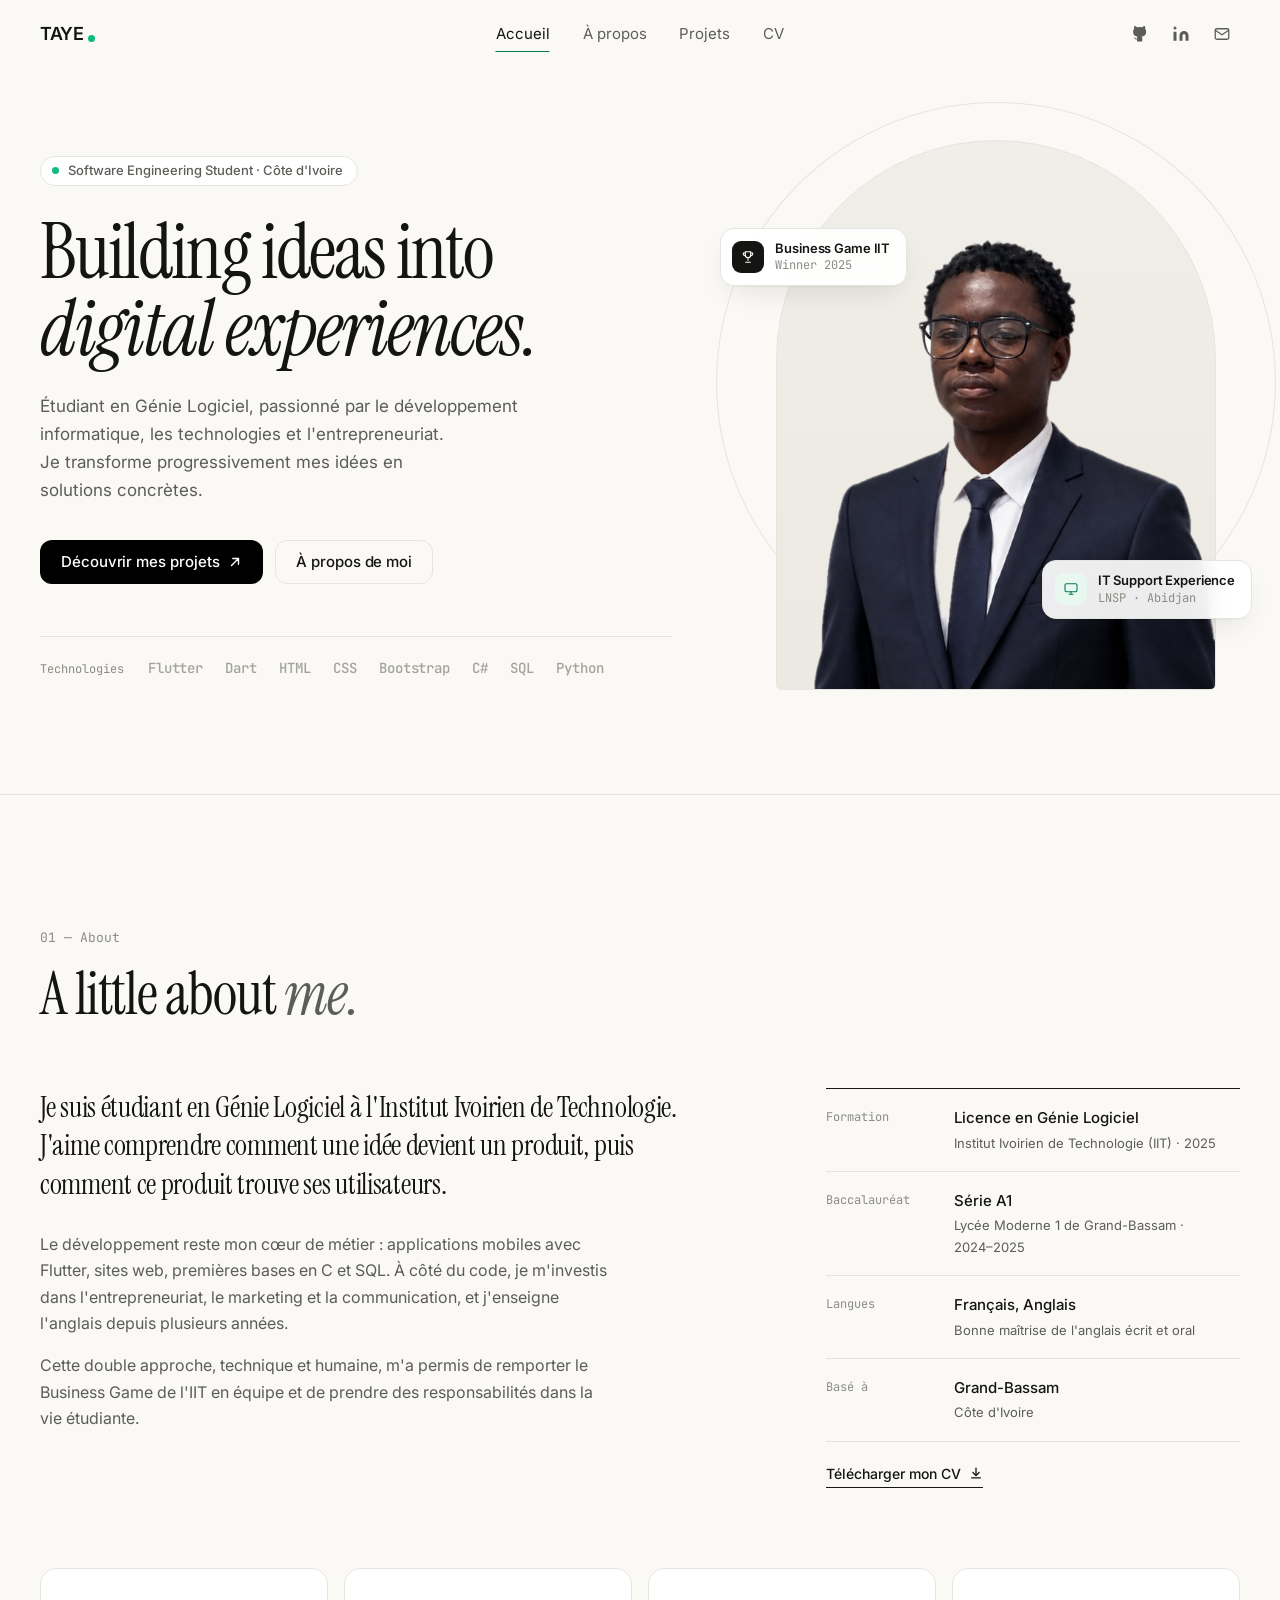
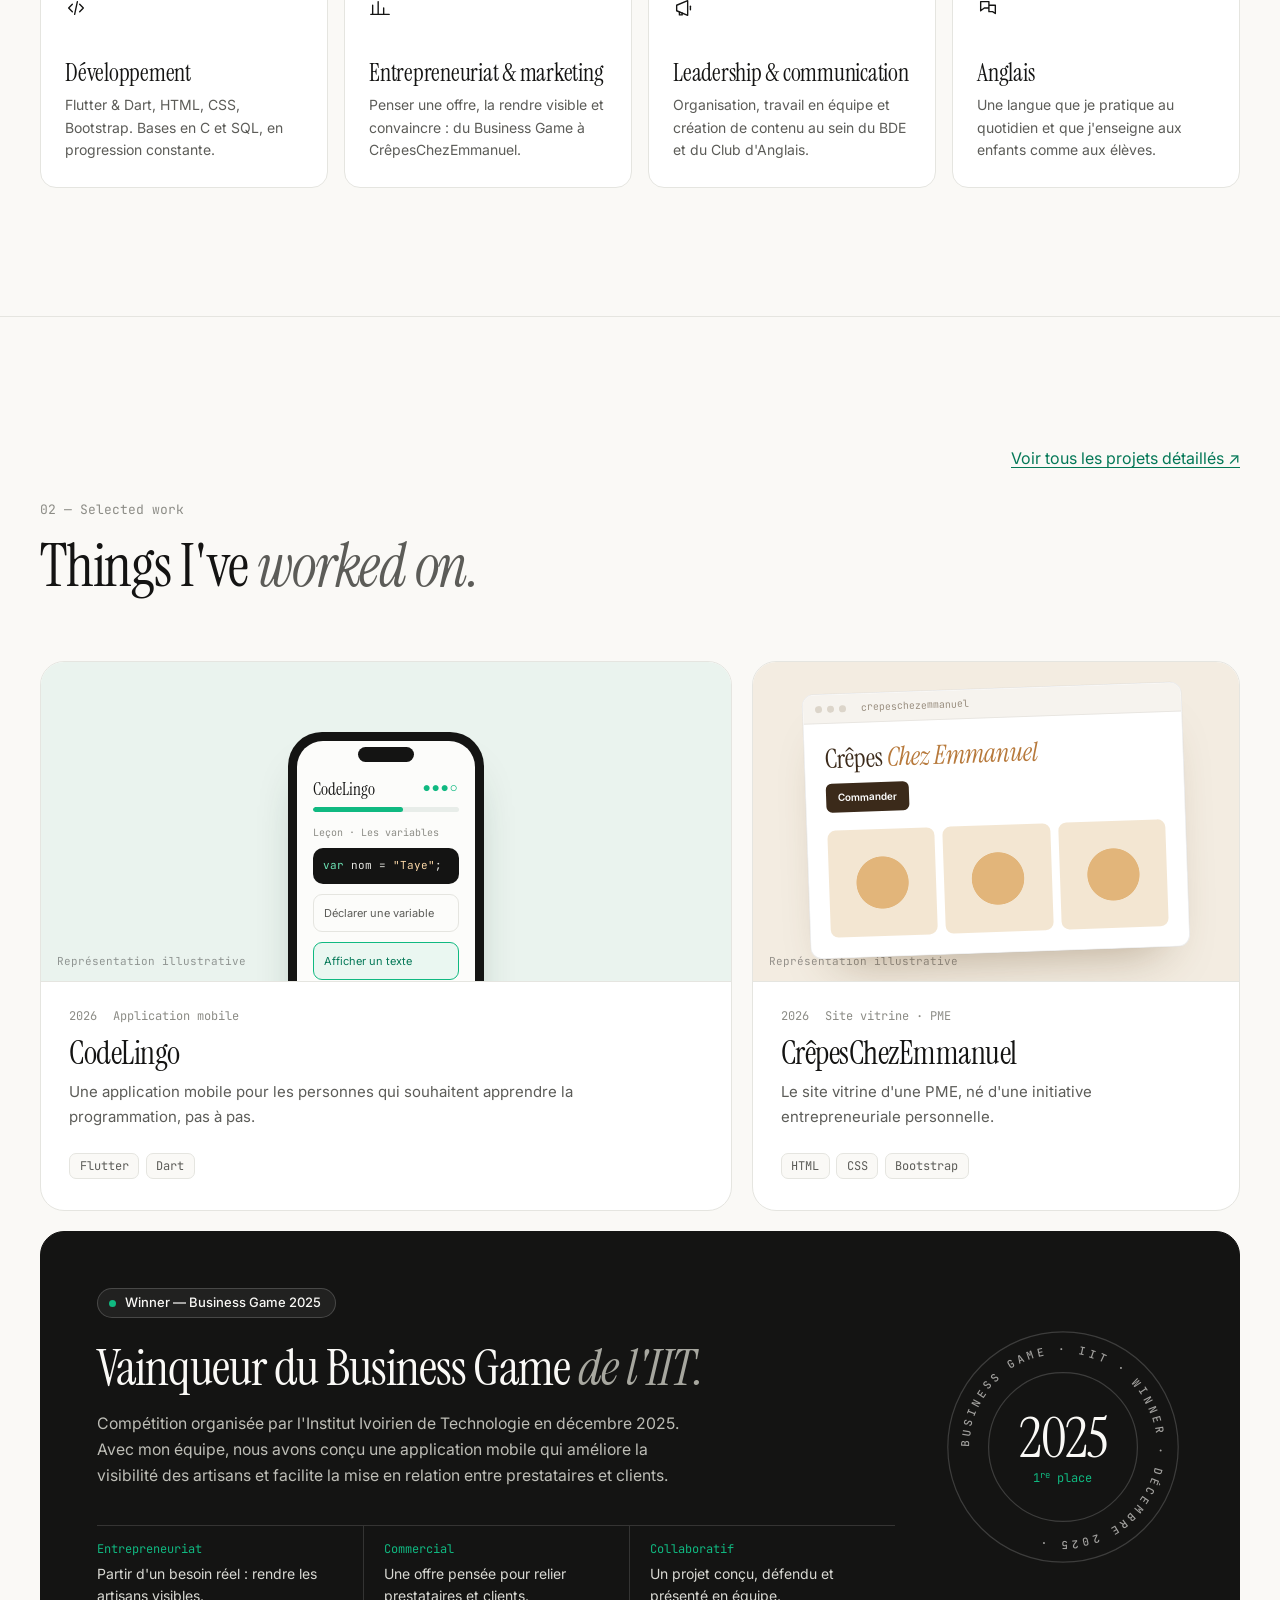
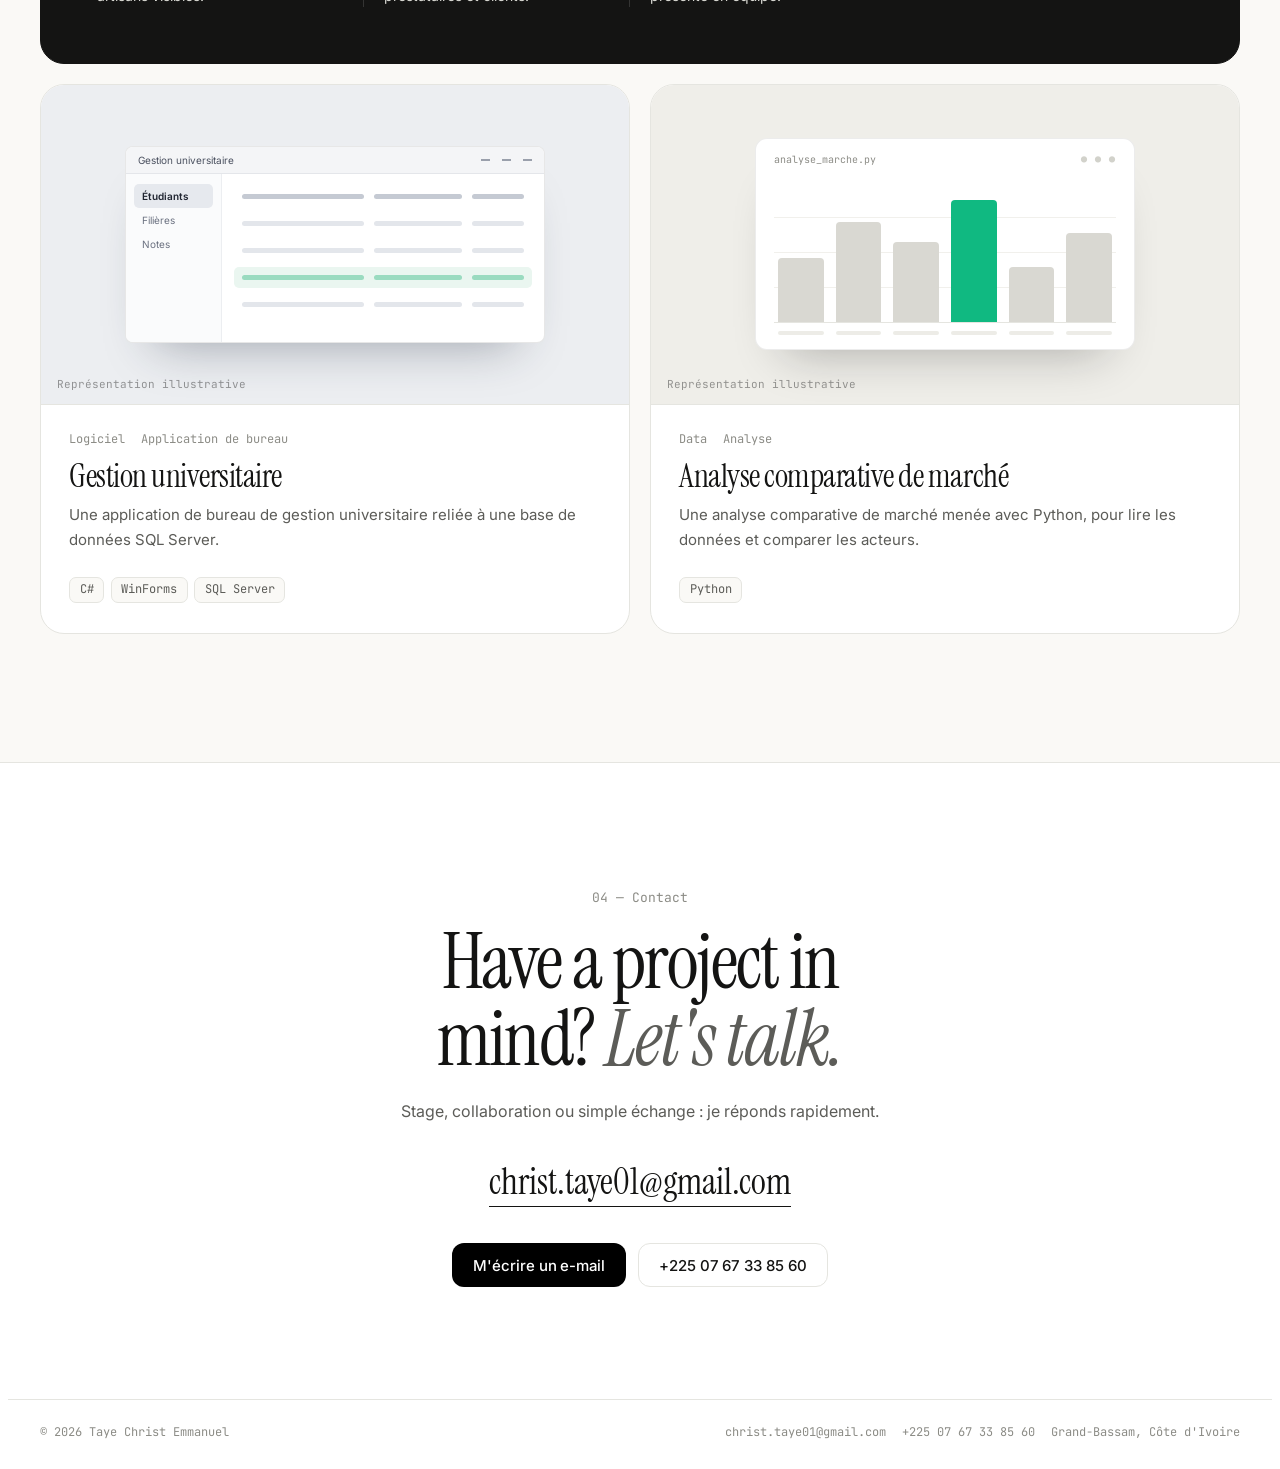
==== commit 079a1c8b: "second commit" ====
--- a/index.html
+++ b/index.html
@@ -1,51 +1,26 @@
 <!DOCTYPE html>
-<html lang="fr">
-<head>
-  <meta charset="UTF-8">
-  <meta name="viewport" content="width=device-width, initial-scale=1">
-  <title>Taye Christ Emmanuel — Étudiant en Génie Logiciel</title>
-  <meta name="description" content="Portfolio de Taye Christ Emmanuel, étudiant en Génie Logiciel à l'Institut Ivoirien de Technologie (IIT), vainqueur du Business Game IIT 2025.">
-  <meta name="theme-color" content="#FAF9F6">
-  <link rel="icon" href="assets/icons/favicon.svg" type="image/svg+xml">
-
-  <link rel="preconnect" href="https://fonts.googleapis.com">
-  <link rel="preconnect" href="https://fonts.gstatic.com" crossorigin>
-  <link href="https://fonts.googleapis.com/css2?family=Instrument+Serif:ital@0;1&family=Inter:wght@400;500;600&family=JetBrains+Mono:wght@400;500&display=swap" rel="stylesheet">
-  <link href="https://cdn.jsdelivr.net/npm/bootstrap@5.3.3/dist/css/bootstrap.min.css" rel="stylesheet">
-  <link href="css/style.css" rel="stylesheet">
-  <script>document.documentElement.classList.add('js');</script>
-</head>
-<body>
-
-  <!-- ============================== NAVBAR ============================== -->
-  <header class="site-nav" id="nav">
+<html lang="fr"><head><meta charset="UTF-8"><meta name="viewport" content="width=device-width, initial-scale=1"><title>Taye Christ Emmanuel — Étudiant en Génie Logiciel</title><meta name="description" content="Portfolio de Taye Christ Emmanuel, étudiant en Génie Logiciel à l’Institut Ivoirien de Technologie."><meta name="theme-color" content="#FAF9F6"><link rel="icon" href="assets/icons/favicon.svg" type="image/svg+xml"><link rel="preconnect" href="https://fonts.googleapis.com"><link rel="preconnect" href="https://fonts.gstatic.com" crossorigin><link href="https://fonts.googleapis.com/css2?family=Instrument+Serif:ital@0;1&family=Inter:wght@400;500;600&family=JetBrains+Mono:wght@400;500&display=swap" rel="stylesheet"><link href="https://cdn.jsdelivr.net/npm/bootstrap@5.3.3/dist/css/bootstrap.min.css" rel="stylesheet"><link href="css/style.css" rel="stylesheet"><script>document.documentElement.classList.add('js');</script></head>
+<body>  <header class="site-nav" id="nav">
     <div class="wrap nav__inner">
-      <a href="#top" class="nav__logo" aria-label="TAYE — retour en haut">TAYE<span class="nav__dot" aria-hidden="true"></span></a>
-
+      <a href="index.html" class="nav__logo" aria-label="TAYE — accueil">TAYE<span class="nav__dot" aria-hidden="true"></span></a>
       <nav class="nav__links" aria-label="Navigation principale">
-        <a href="#about" class="nav__link">About Me</a>
-        <a href="#work" class="nav__link">Projects</a>
+        <a href="index.html" class="nav__link" data-page="index.html" aria-current="page">Accueil</a>
+        <a href="about.html" class="nav__link" data-page="about.html">À propos</a>
+        <a href="projects.html" class="nav__link" data-page="projects.html">Projets</a>
+        <a href="cv.html" class="nav__link" data-page="cv.html">CV</a>
       </nav>
-
-      <a href="#contact" class="button button--ink nav__cta">Let's talk</a>
-
-      <button class="nav__burger" id="navBurger" type="button" aria-label="Ouvrir le menu" aria-expanded="false" aria-controls="mobileMenu">
-        <span></span><span></span>
-      </button>
+      <div class="nav__social" aria-label="Réseaux sociaux et contact">
+        <a class="social-link" href="https://github.com/pibrochrist04" target="_blank" rel="noopener noreferrer" data-social="github" aria-label="GitHub" title="GitHub"><svg viewBox="0 0 24 24" aria-hidden="true"><path d="M9 19c-4.3 1.4-4.3-2.5-6-3m12 6v-3.9a3.4 3.4 0 0 0-.9-2.7c3-.3 6.1-1.5 6.1-6.7A5.2 5.2 0 0 0 18.8 5a4.8 4.8 0 0 0-.1-3.5S17.5 1.2 15 3a13 13 0 0 0-7 0C5.5 1.2 4.3 1.5 4.3 1.5A4.8 4.8 0 0 0 4.2 5a5.2 5.2 0 0 0-1.4 3.7c0 5.2 3.1 6.4 6.1 6.7a3.4 3.4 0 0 0-.9 2.7V22"/></svg></a>
+        <a class="social-link" href="https://www.linkedin.com/in/christ-emmanuel-tay%C3%A9-169100419?utm_source=share_via&amp;utm_content=profile&amp;utm_medium=member_ios" target="_blank" rel="noopener noreferrer" data-social="linkedin" aria-label="LinkedIn" title="LinkedIn"><svg viewBox="0 0 24 24" aria-hidden="true"><path d="M16 8a6 6 0 0 1 6 6v7h-4v-7a2 2 0 0 0-4 0v7h-4v-7a6 6 0 0 1 6-6ZM2 9h4v12H2z"/><circle cx="4" cy="4" r="2"/></svg></a>
+        <a class="social-link" href="mailto:christ.taye@gmail.com" aria-label="Envoyer un e-mail" title="E-mail"><svg viewBox="0 0 24 24" aria-hidden="true"><rect x="3" y="5" width="18" height="14" rx="2"/><path d="m3 7 9 6 9-6"/></svg></a>
+      </div>
+      <button class="nav__burger" id="navBurger" type="button" aria-label="Ouvrir le menu" aria-expanded="false" aria-controls="mobileMenu"><span></span><span></span></button>
     </div>
-
-    <div class="mobile-menu" id="mobileMenu">
-      <div class="wrap mobile-menu__inner">
-        <a href="#about" class="mobile-menu__link">About Me</a>
-        <a href="#work" class="mobile-menu__link">Projects</a>
-        <a href="#contact" class="button button--ink mobile-menu__cta">Let's talk</a>
-      </div>
-    </div>
-  </header>
-
-  <main id="top">
-
-    <!-- ============================== HERO ============================== -->
+    <div class="mobile-menu" id="mobileMenu"><div class="wrap mobile-menu__inner">
+      <a href="index.html" class="mobile-menu__link" data-page="index.html" aria-current="page">Accueil</a><a href="about.html" class="mobile-menu__link" data-page="about.html">À propos</a><a href="projects.html" class="mobile-menu__link" data-page="projects.html">Projets</a><a href="cv.html" class="mobile-menu__link" data-page="cv.html">CV</a>
+      <div class="mobile-menu__social"><a href="https://github.com/pibrochrist04" target="_blank" rel="noopener noreferrer" data-social="github" aria-label="GitHub">GitHub ↗</a><a href="https://www.linkedin.com/in/christ-emmanuel-tay%C3%A9-169100419?utm_source=share_via&amp;utm_content=profile&amp;utm_medium=member_ios" target="_blank" rel="noopener noreferrer" data-social="linkedin" aria-label="LinkedIn">LinkedIn ↗</a><a href="mailto:christ.taye@gmail.com">E-mail</a></div>
+    </div></div>
+  </header><main id="top">    <!-- ============================== HERO ============================== -->
     <section class="hero">
       <div class="wrap hero__grid">
         <div class="hero__content">
@@ -63,11 +38,11 @@
           </p>
 
           <div class="hero__actions hero-anim" style="--d:3">
-            <a href="#work" class="button button--ink">
+            <a href="projects.html" class="button button--ink">
               Découvrir mes projets
               <svg width="14" height="14" viewBox="0 0 16 16" fill="none" aria-hidden="true"><path d="M4 12L12 4M12 4H5.5M12 4V10.5" stroke="currentColor" stroke-width="1.6" stroke-linecap="round" stroke-linejoin="round"/></svg>
             </a>
-            <a href="#about" class="button button--line">À propos de moi</a>
+            <a href="about.html" class="button button--line">À propos de moi</a>
           </div>
 
           <div class="stack hero-anim" style="--d:4">
@@ -184,20 +159,14 @@
 
     <!-- ============================== 02 WORK ============================== -->
     <section class="section" id="work">
+      <div class="wrap home-project-link"><a class="text-link" href="projects.html">Voir tous les projets détaillés <span aria-hidden="true">↗</span></a></div>
       <div class="wrap">
         <header class="section__head section__head--split reveal">
           <div>
             <span class="eyebrow">02 — Selected work</span>
             <h2 class="section__title">Things I've <em>worked on.</em></h2>
           </div>
-          <div class="filters" role="group" aria-label="Filtrer les projets">
-            <button type="button" class="filter is-active" data-filter="all" aria-pressed="true">Tout</button>
-            <button type="button" class="filter" data-filter="mobile" aria-pressed="false">Mobile</button>
-            <button type="button" class="filter" data-filter="web" aria-pressed="false">Web</button>
-            <button type="button" class="filter" data-filter="software" aria-pressed="false">Logiciel</button>
-            <button type="button" class="filter" data-filter="data" aria-pressed="false">Data</button>
-            <button type="button" class="filter" data-filter="business" aria-pressed="false">Entrepreneuriat</button>
-          </div>
+
         </header>
 
         <div class="work-grid" id="workGrid">
@@ -326,72 +295,6 @@
       </div>
     </section>
 
-    <!-- ============================== 03 EXPERIENCE ============================== -->
-    <section class="section" id="experience">
-      <div class="wrap">
-        <header class="section__head reveal">
-          <span class="eyebrow">03 — Experience</span>
-          <h2 class="section__title">Experience &amp; <em>leadership.</em></h2>
-        </header>
-
-        <div class="xp">
-          <article class="xp__row reveal">
-            <div class="xp__meta">
-              <span class="xp__type">Stage informatique</span>
-              <span>Treichville, Zone 3 — Abidjan</span>
-            </div>
-            <div class="xp__main">
-              <h3 class="xp__title">Support informatique, maintenance &amp; réseau</h3>
-              <p class="xp__org">Laboratoire National de Santé Publique (LNSP)</p>
-              <p class="xp__desc">Une immersion professionnelle au contact du parc informatique et des utilisateurs.</p>
-              <ul class="xp__list">
-                <li>Sertissage de câbles Ethernet RJ45</li>
-                <li>Maintenance informatique</li>
-                <li>Dépannage de postes de travail</li>
-                <li>Intégration d'ordinateurs dans un domaine</li>
-                <li>Notions fondamentales de réseau</li>
-              </ul>
-            </div>
-          </article>
-
-          <article class="xp__row reveal">
-            <div class="xp__meta">
-              <span class="xp__type">Enseignement</span>
-              <span>Action Lumière · À domicile</span>
-            </div>
-            <div class="xp__main">
-              <h3 class="xp__title">Professeur d'anglais</h3>
-              <p class="xp__org">Action Lumière &amp; cours particuliers</p>
-              <p class="xp__desc">Transmettre, adapter son discours à chaque élève et rendre l'apprentissage vivant.</p>
-              <ul class="xp__list">
-                <li>Cours de renforcement chez Action Lumière</li>
-                <li>Cours particuliers à domicile</li>
-                <li>Animations ludiques en anglais pour enfants</li>
-              </ul>
-            </div>
-          </article>
-        </div>
-
-        <div class="commit reveal">
-          <h3 class="commit__heading">Engagements</h3>
-          <div class="commit__grid">
-            <div class="commit__item">
-              <span class="commit__tag">Club d'Anglais · IIT</span>
-              <p>Président du Club d'Anglais de l'IIT</p>
-            </div>
-            <div class="commit__item">
-              <span class="commit__tag">BDE · IIT</span>
-              <p>Responsable Communication et Réseaux Sociaux</p>
-            </div>
-            <div class="commit__item">
-              <span class="commit__tag">Hackathon · 2026</span>
-              <p>Participant au Hackathon SIREXE avec la Team NovaTech</p>
-            </div>
-          </div>
-        </div>
-      </div>
-    </section>
-
     <!-- ============================== 04 CONTACT ============================== -->
     <section class="contact" id="contact">
       <div class="wrap contact__inner reveal">
@@ -399,26 +302,19 @@
         <h2 class="contact__title">Have a project in mind? <em>Let's talk.</em></h2>
         <p class="contact__lead">Stage, collaboration ou simple échange : je réponds rapidement.</p>
 
-        <a href="mailto:christ.taye@gmail.com" class="contact__mail">christ.taye@gmail.com</a>
+        <a href="mailto:christ.taye01@gmail.com" class="contact__mail">christ.taye01@gmail.com</a>
 
         <div class="contact__actions">
           <a href="mailto:christ.taye@gmail.com" class="button button--ink">M'écrire un e-mail</a>
           <a href="tel:+2250767338560" class="button button--line">+225 07 67 33 85 60</a>
         </div>
-        <!-- GitHub / LinkedIn : ajouter ici les liens exacts lorsqu'ils seront disponibles. -->
+       
       </div>
 
       <footer class="wrap footer">
         <span>© <span id="year">2026</span> Taye Christ Emmanuel</span>
-        <span>Grand-Bassam, Côte d'Ivoire</span>
+        <div class="footer__contact"><a href="mailto:christ.taye01@gmail.com">christ.taye01@gmail.com</a><a href="tel:+2250767338560">+225 07 67 33 85 60</a><span>Grand-Bassam, Côte d'Ivoire</span></div>
       </footer>
     </section>
-  </main>
-
-  <button class="to-top" id="toTop" type="button" aria-label="Revenir en haut de la page">
-    <svg width="16" height="16" viewBox="0 0 16 16" fill="none" aria-hidden="true"><path d="M8 13V3M3.5 7.5 8 3l4.5 4.5" stroke="currentColor" stroke-width="1.6" stroke-linecap="round" stroke-linejoin="round"/></svg>
-  </button>
-
-  <script src="js/script.js" defer></script>
-</body>
-</html>
+</main>
+  <button class="to-top" id="toTop" type="button" aria-label="Revenir en haut de la page"><svg width="16" height="16" viewBox="0 0 16 16" fill="none" aria-hidden="true"><path d="M8 13V3M3.5 7.5 8 3l4.5 4.5" stroke="currentColor" stroke-width="1.6" stroke-linecap="round" stroke-linejoin="round"/></svg></button><script src="js/script.js" defer></script></body></html>
--- a/css/style.css
+++ b/css/style.css
@@ -89,12 +89,19 @@
 .nav__dot { width: 7px; height: 7px; border-radius: 50%; background: var(--green); margin-left: 2px; transform: translateY(4px); }
 .nav__links { position: absolute; left: 50%; transform: translateX(-50%); display: flex; gap: .25rem; }
 .nav__link {
-  position: relative; padding: .5rem .9rem; border-radius: 999px;
+  position: relative; padding: .5rem .9rem; border-radius: 0;
   font-size: .9375rem; color: var(--ink-2);
-  transition: color .2s var(--ease), background-color .2s var(--ease);
-}
-.nav__link:hover, .nav__link.is-active { color: var(--ink); background: rgba(20,20,19,.045); }
-.nav__cta { min-height: 38px; padding: 0 1rem; font-size: .875rem; border-radius: 10px; }
+  transition: color .2s var(--ease);
+}
+.nav__link::after { content: ""; position: absolute; left: .9rem; right: .9rem; bottom: .12rem; height: 1px; background: var(--green-ink); transform: scaleX(0); transform-origin: center; transition: transform .25s var(--ease); }
+.nav__link:hover, .nav__link[aria-current="page"] { color: var(--ink); }
+.nav__link[aria-current="page"]::after { transform: scaleX(1); }
+.nav__social { display: flex; align-items: center; gap: .3rem; margin-left: auto; }
+.social-link { display: grid; place-items: center; width: 36px; height: 36px; color: var(--ink-2); border-radius: 50%; transition: color .2s var(--ease), background-color .2s var(--ease), transform .2s var(--ease); }
+.social-link:hover { color: var(--green-ink); background: rgba(16,185,129,.08); transform: translateY(-1px); }
+.social-link svg { width: 18px; height: 18px; fill: none; stroke: currentColor; stroke-width: 1.7; stroke-linecap: round; stroke-linejoin: round; }
+.social-link:first-child svg, .social-link:nth-child(2) svg { fill: currentColor; stroke: none; }
+.nav__burger { margin-left: .5rem; }
 
 .nav__burger { display: none; position: relative; width: 44px; height: 44px; margin-right: -10px; border: 0; background: transparent; cursor: pointer; }
 .nav__burger span { position: absolute; left: 12px; right: 12px; height: 1.5px; background: var(--ink); border-radius: 2px; transition: transform .3s var(--ease), top .3s var(--ease); }
@@ -111,6 +118,9 @@
   font: 400 1.75rem/1.1 var(--serif); color: var(--ink);
   opacity: 0; transform: translateY(-6px); transition: opacity .3s var(--ease), transform .3s var(--ease);
 }
+.mobile-menu__link[aria-current="page"] { color: var(--green-ink); }
+.mobile-menu__social { display: flex; gap: 1.25rem; padding: .25rem 0 1.25rem; font: 400 .8125rem/1.4 var(--mono); color: var(--ink-2); opacity: 0; transition: opacity .3s var(--ease); }
+.site-nav.is-open .mobile-menu__social { opacity: 1; transition-delay: .14s; }
 .mobile-menu__cta { margin: .75rem 0 1.25rem; opacity: 0; transition: opacity .3s var(--ease); }
 .site-nav.is-open .mobile-menu__link, .site-nav.is-open .mobile-menu__cta { opacity: 1; transform: none; }
 .site-nav.is-open .mobile-menu__link:nth-child(2) { transition-delay: .05s; }
@@ -394,6 +404,17 @@
 .contact__mail:hover { color: var(--green-ink); background-image: linear-gradient(var(--green), var(--green)); }
 .contact__actions { display: flex; flex-wrap: wrap; justify-content: center; gap: .75rem; margin-top: 2.25rem; }
 .footer { display: flex; justify-content: space-between; gap: 1rem; padding-top: 1.5rem; padding-bottom: 1.75rem; border-top: 1px solid var(--line); font: 400 .75rem/1.4 var(--mono); color: var(--ink-3); }
+.footer__contact { display: flex; flex-wrap: wrap; justify-content: flex-end; gap: .35rem 1rem; }
+.footer__contact a:hover { color: var(--green-ink); }
+.page-intro { padding-top: calc(var(--nav-h) + 4rem); padding-bottom: 0; }
+.cv-page { padding-top: calc(var(--nav-h) + 4rem); }
+.cv-lead { max-width: 44rem; margin-top: 1rem; color: var(--ink-2); }
+.cv-actions { display: flex; flex-wrap: wrap; gap: .75rem; margin: -2rem 0 2.5rem; }
+.cv-frame { height: min(78vh, 1000px); min-height: 520px; overflow: hidden; border: 1px solid var(--line); border-radius: var(--r-md); background: var(--white); box-shadow: var(--shadow-float); }
+.cv-frame object { width: 100%; height: 100%; }
+.cv-frame object p { padding: 2rem; color: var(--ink-2); }
+.cv-frame object a, .text-link { color: var(--green-ink); text-decoration: underline; text-underline-offset: .2em; }
+.home-project-link { display: flex; justify-content: flex-end; margin-bottom: 1.5rem; }
 
 /* ---------- Back to top ---------- */
 .to-top {
@@ -435,7 +456,8 @@
 }
 
 @media (max-width: 760px) {
-  .nav__links, .nav__cta { display: none; }
+  .nav__links { display: none; }
+  .nav__social { display: none; }
   .nav__burger { display: block; }
   .work-grid { gap: 16px; }
   .work--codelingo, .work--crepes, .work--desk, .work--data, .work-grid.is-filtered .work { grid-column: span 12; }
@@ -479,6 +501,10 @@
   .contact__actions { width: 100%; }
   .contact__actions .button { flex: 1 1 100%; }
   .footer { flex-direction: column; gap: .25rem; }
+  .footer__contact { justify-content: flex-start; }
+  .cv-actions { margin-top: -1rem; }
+  .cv-actions .button { flex: 1 1 100%; }
+  .cv-frame { min-height: 420px; height: 68vh; }
   .to-top { right: 16px; bottom: 16px; }
 }
 
